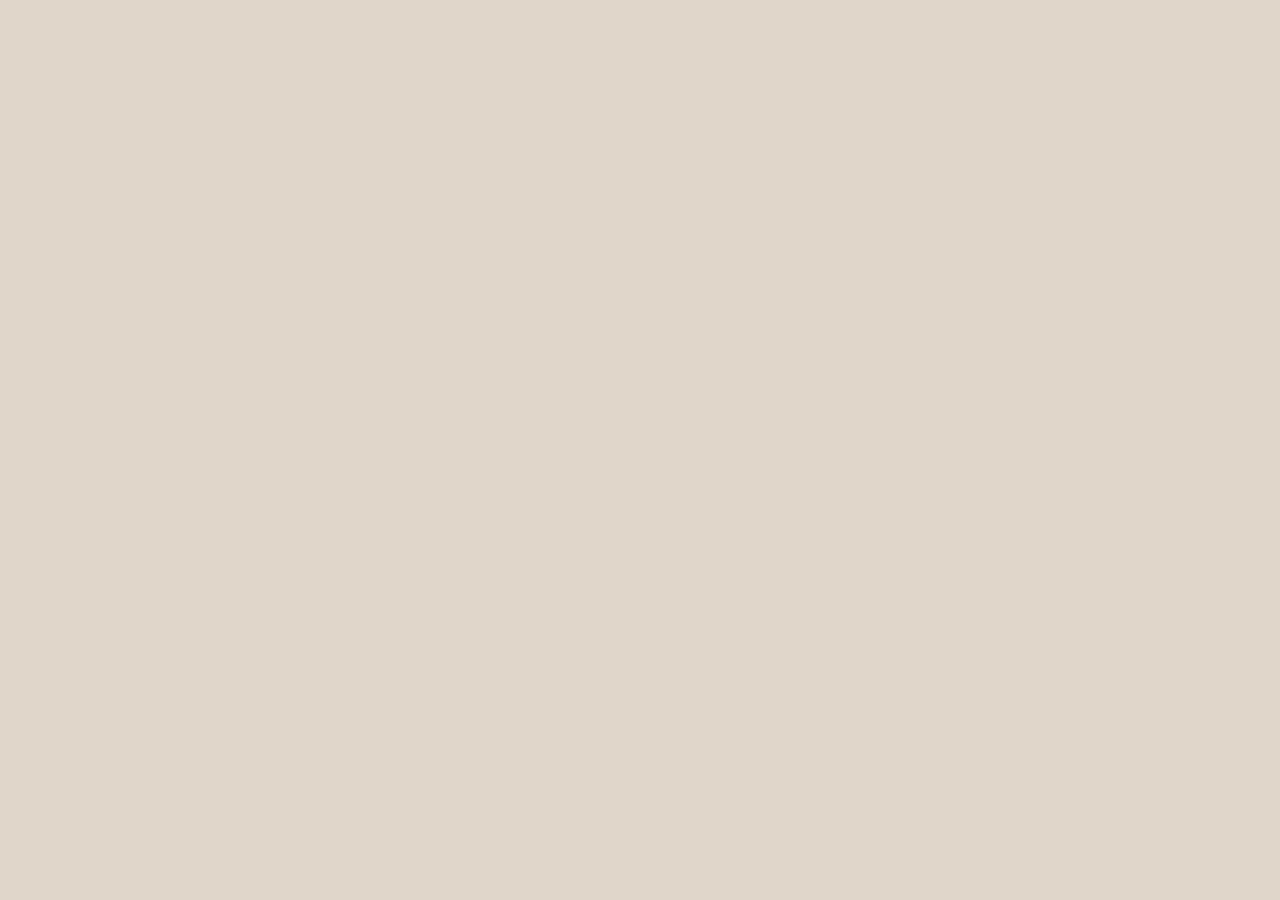
==== index.html @ de67cc19 "init: add base layout structure" ====
<!doctype html>
<html lang="en">
  <head>
    <meta charset="utf-8" />
    <meta name="viewport" content="width=device-width, initial-scale=1.0" />
    <title>Coffee House</title>
    <link rel="preconnect" href="https://fonts.googleapis.com" />
    <link rel="preconnect" href="https://fonts.gstatic.com" crossorigin />
    <link
      rel="stylesheet"
      href="https://fonts.googleapis.com/css2?family=Inter:ital,wght@0,400;0,600;1,600&display=swap"
    />
    <link rel="stylesheet" href="style.css" />
  </head>
  <body>
    <header class="header"></header>
    <main class="main"></main>
    <footer class="footer"></footer>
  </body>
</html>
---- style.css ----
:root {
  --color-text-primary: #403f3d;
  --color-text-inverse: #e1d4c9;
  --color-text-accent: #b0907a;
  --color-bg-page: #e1d4c9;
  --color-bg-container: #665f55;
  --color-bg-overlay: rgba(64, 63, 61, 0.8);
  --color-border-primary: #c1b6ad;
  --color-border-inverse: #665f55;
}

:root.dark {
  --color-text-primary: #e1d4c9;
  --color-text-inverse: #e1d4c9;
  --color-text-accent: #b0907a;
  --color-bg-page: #292826;
  --color-bg-container: #403f3d;
  --color-bg-overlay: rgba(41, 40, 38, 0.8);
  --color-border-primary: #665f55;
  --color-border-inverse: #c1b6ad;
}

*,
*::before,
*::after {
  margin: 0;
  padding: 0;
  box-sizing: border-box;
}

html {
  scroll-behavior: smooth;
}

body {
  font-family:
    "Inter",
    system-ui,
    -apple-system,
    "Segoe UI",
    sans-serif;
  font-size: 16px;
  font-weight: 400;
  line-height: 1.5;
  color: var(--color-text-primary);
  background-color: var(--color-bg-page);
}

h1,
h2,
h3,
h4,
h5,
h6,
p {
  overflow-wrap: break-word;
}

ul,
ol {
  list-style: none;
}

a {
  color: inherit;
  text-decoration: none;
}

img,
picture,
video,
svg {
  display: block;
  max-width: 100%;
}

input,
button,
textarea,
select {
  font: inherit;
  color: inherit;
  background-color: transparent;
  border: none;
}

button {
  cursor: pointer;
}

table {
  border-collapse: collapse;
}

.container {
  max-width: 1390px;
  padding-left: 15px;
  padding-right: 15px;
}
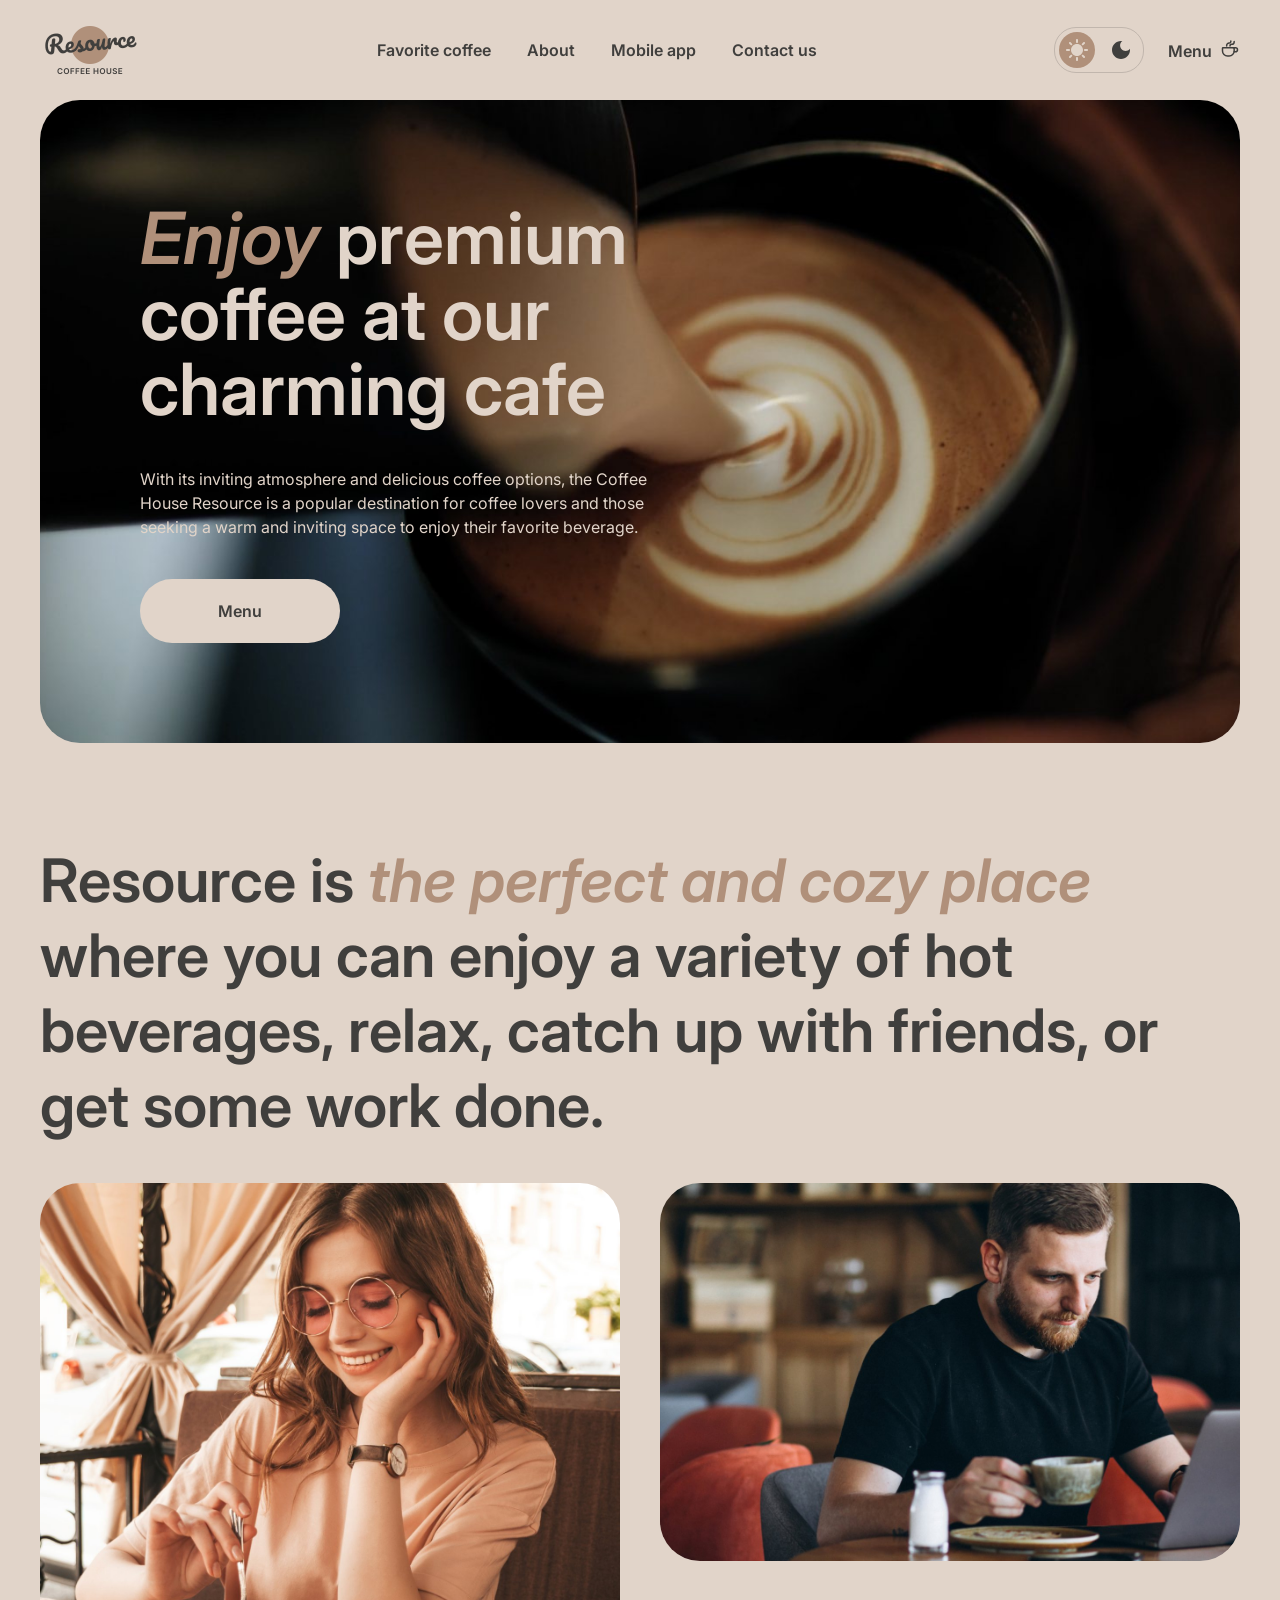
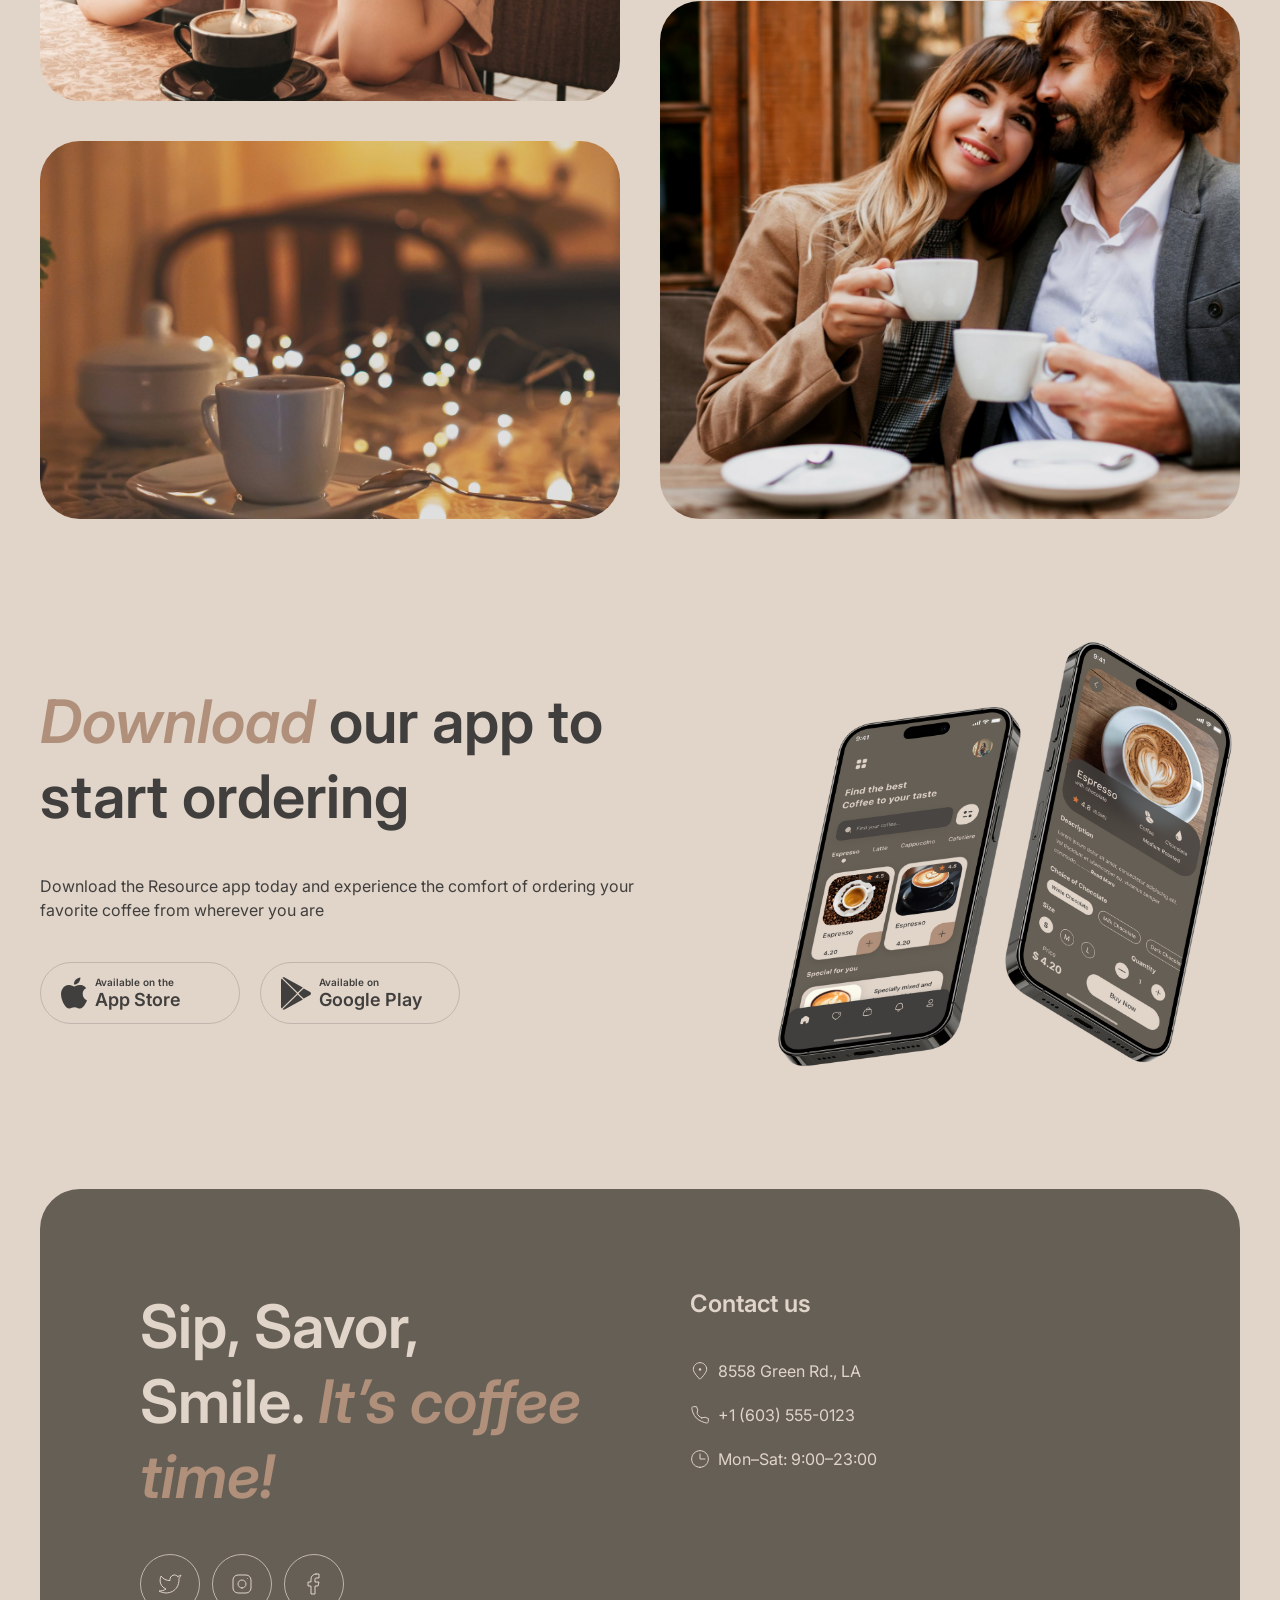
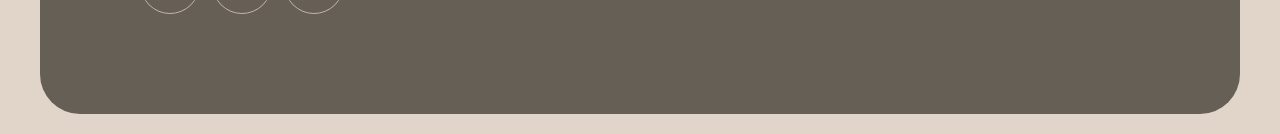
==== commit b577a757: "feat: add layout for hero, about, mobile app and footer" ====
--- a/index.html
+++ b/index.html
@@ -4,17 +4,543 @@
     <meta charset="utf-8" />
     <meta name="viewport" content="width=device-width, initial-scale=1.0" />
     <title>Coffee House</title>
+    <link
+      rel="preload"
+      href="assets/images/logo.png"
+      as="image"
+      type="image/png"
+    />
+    <link
+      rel="preload"
+      href="assets/images/logo-dark.png"
+      as="image"
+      type="image/png"
+    />
     <link rel="preconnect" href="https://fonts.googleapis.com" />
     <link rel="preconnect" href="https://fonts.gstatic.com" crossorigin />
     <link
       rel="stylesheet"
-      href="https://fonts.googleapis.com/css2?family=Inter:ital,wght@0,400;0,600;1,600&display=swap"
+      href="https://fonts.googleapis.com/css2?family=Inter:ital,opsz,wght@0,14..32,400;0,14..32,600;1,14..32,600&display=swap"
     />
     <link rel="stylesheet" href="style.css" />
   </head>
   <body>
-    <header class="header"></header>
-    <main class="main"></main>
-    <footer class="footer"></footer>
+    <header class="header">
+      <div class="container">
+        <div class="header__menu">
+          <a class="logo" href="index.html">
+            <img
+              class="logo__image logo__image--light"
+              src="assets/images/logo.png"
+              alt="Resource Coffee House"
+              width="100"
+              height="60"
+            />
+            <img
+              class="logo__image logo__image--dark"
+              src="assets/images/logo-dark.png"
+              alt="Resource Coffee House"
+              width="100"
+              height="60"
+            />
+          </a>
+          <nav class="nav">
+            <ul class="nav__list">
+              <li class="nav__item">
+                <a class="nav__link" href="#favorite-coffee">Favorite coffee</a>
+              </li>
+              <li class="nav__item">
+                <a class="nav__link" href="#about">About</a>
+              </li>
+              <li class="nav__item">
+                <a class="nav__link" href="#mobile-app">Mobile app</a>
+              </li>
+              <li class="nav__item">
+                <a class="nav__link" href="#contacts">Contact us</a>
+              </li>
+            </ul>
+          </nav>
+          <div class="header__actions">
+            <input
+              class="theme-switch__input visually-hidden"
+              type="checkbox"
+              id="theme-switch"
+            />
+            <label class="theme-switch" for="theme-switch">
+              <span class="theme-switch__indicator"></span>
+              <span class="theme-switch__icon theme-switch__icon--light"
+                ><svg
+                  class="theme-switch__svg"
+                  viewBox="0 0 22 22"
+                  xmlns="http://www.w3.org/2000/svg"
+                  xmlns:xlink="http://www.w3.org/1999/xlink"
+                  width="22"
+                  height="22"
+                  fill="none"
+                >
+                  <path
+                    d="M10 3L10 1C10 0.45 10.45 0 11 0C11.55 0 12 0.45 12 1L12 3C12 3.55 11.55 4 11 4C10.45 4 10 3.55 10 3ZM17.36 6.05L18.77 4.63C19.16 4.24 19.16 3.61 18.77 3.22C18.38 2.83 17.75 2.83 17.36 3.22L15.95 4.64C15.56 5.03 15.56 5.66 15.95 6.05C16.34 6.44 16.97 6.44 17.36 6.05ZM21 10L19 10C18.45 10 18 10.45 18 11C18 11.55 18.45 12 19 12L21 12C21.55 12 22 11.55 22 11C22 10.45 21.55 10 21 10ZM11 18C10.45 18 10 18.45 10 19L10 21C10 21.55 10.45 22 11 22C11.55 22 12 21.55 12 21L12 19C12 18.45 11.55 18 11 18ZM4.64 6.05L3.22 4.64C2.83 4.25 2.83 3.61 3.22 3.23C3.61 2.85 4.25 2.84 4.63 3.23L6.04 4.64C6.43 5.03 6.43 5.67 6.04 6.05C5.65 6.43 5.02 6.44 4.64 6.05ZM15.95 15.95C15.56 16.34 15.56 16.98 15.95 17.36L17.36 18.77C17.75 19.16 18.39 19.16 18.77 18.77C19.16 18.38 19.16 17.74 18.77 17.36L17.36 15.95C16.98 15.56 16.34 15.56 15.95 15.95ZM1 12L3 12C3.55 12 4 11.55 4 11C4 10.45 3.55 10 3 10L1 10C0.45 10 0 10.45 0 11C0 11.55 0.45 12 1 12ZM4.64 18.78L6.05 17.37C6.44 16.98 6.44 16.34 6.05 15.96C5.66 15.58 5.02 15.57 4.64 15.96L3.23 17.37C2.84 17.76 2.84 18.4 3.23 18.78C3.61 19.17 4.25 19.17 4.64 18.78ZM11 5C7.69 5 5 7.69 5 11C5 14.31 7.69 17 11 17C14.31 17 17 14.31 17 11C17 7.69 14.31 5 11 5Z"
+                    fill="currentColor"
+                    fill-rule="evenodd"
+                  /></svg
+              ></span>
+              <span class="theme-switch__icon theme-switch__icon--dark"
+                ><svg
+                  class="theme-switch__svg"
+                  viewBox="0 0 18 18"
+                  xmlns="http://www.w3.org/2000/svg"
+                  xmlns:xlink="http://www.w3.org/1999/xlink"
+                  width="18"
+                  height="18"
+                  fill="none"
+                >
+                  <path
+                    d="M9 0C4.03 0 0 4.03 0 9C0 13.97 4.03 18 9 18C13.97 18 18 13.97 18 9C18 8.54 17.96 8.08 17.9 7.64C16.92 9.01 15.32 9.9 13.5 9.9C10.52 9.9 8.1 7.48 8.1 4.5C8.1 2.69 8.99 1.08 10.36 0.0999999C9.92 0.0399999 9.46 0 9 0Z"
+                    fill="currentColor"
+                    fill-rule="nonzero"
+                  /></svg
+              ></span>
+              <span class="visually-hidden">Switch colour theme</span>
+            </label>
+            <a class="menu-link" href="menu.html"
+              >Menu<svg
+                class="menu-link__icon"
+                viewBox="0 0 24 24"
+                xmlns="http://www.w3.org/2000/svg"
+                xmlns:xlink="http://www.w3.org/1999/xlink"
+                width="20" height="20"
+                fill="none"
+              >
+                <path
+                  d="M0 9.4C0 9.73137 0.268629 10 0.6 10L13.4 10C13.7314 10 14 9.73137 14 9.4L14 6C14 2.68629 11.3137 0 8 0L6 0C2.68629 0 0 2.68629 0 6L0 9.4Z"
+                  stroke="currentColor"
+                  stroke-linecap="round"
+                  stroke-linejoin="round"
+                 
+                  transform="matrix(-1,0,0,-1,17,21)"
+                  vector-effect="non-scaling-stroke"
+                />
+                <path
+                  d="M5 5.5C5 4.5 4.28571 3.5 2.85714 3.5C1.27919 3.5 0 2.22081 0 0.642857L0 0"
+                  stroke="currentColor"
+                  stroke-linecap="round"
+                  stroke-linejoin="round"
+                 
+                  transform="matrix(-1,0,0,1,17,3.5)"
+                  vector-effect="non-scaling-stroke"
+                />
+                <path
+                  d="M5 6L5 5.5C5 3.84315 3.65685 2.5 2 2.5C0.895431 2.5 0 1.60457 0 0.5L0 0"
+                  stroke="currentColor"
+                  stroke-linecap="round"
+                  stroke-linejoin="round"
+                 
+                  transform="matrix(-1,0,0,1,13,3)"
+                  vector-effect="non-scaling-stroke"
+                />
+                <path
+                  d="M16 11L18.5 11C19.8807 11 21 12.1193 21 13.5C21 14.8807 19.8807 16 18.5 16L17 16"
+                  stroke="currentColor"
+                  stroke-linecap="round"
+                  stroke-linejoin="round"
+                 
+                  vector-effect="non-scaling-stroke"
+                /></svg
+            ></a>
+            <button class="burger" type="button">
+              <span class="visually-hidden">Menu</span>
+              <span class="burger__line burger__line--top"></span>
+              <span class="burger__line burger__line--bottom"></span>
+            </button>
+          </div>
+        </div>
+      </div>
+    </header>
+    <div class="mobile-menu">
+      <nav class="mobile-menu__nav">
+        <ul class="mobile-menu__list">
+          <li class="mobile-menu__item">
+            <a class="mobile-menu__link" href="#favorite-coffee"
+              >Favorite coffee</a
+            >
+          </li>
+          <li class="mobile-menu__item">
+            <a class="mobile-menu__link" href="#about">About</a>
+          </li>
+          <li class="mobile-menu__item">
+            <a class="mobile-menu__link" href="#mobile-app">Mobile app</a>
+          </li>
+          <li class="mobile-menu__item">
+            <a class="mobile-menu__link" href="#contacts">Contact us</a>
+          </li>
+        </ul>
+      </nav>
+      <a class="mobile-menu__cta" href="menu.html"
+        >Menu<svg
+          class="menu-link__icon"
+          viewBox="0 0 24 24"
+          xmlns="http://www.w3.org/2000/svg"
+          xmlns:xlink="http://www.w3.org/1999/xlink"
+          width="20" height="20"
+          fill="none"
+        >
+          <path
+            d="M0 9.4C0 9.73137 0.268629 10 0.6 10L13.4 10C13.7314 10 14 9.73137 14 9.4L14 6C14 2.68629 11.3137 0 8 0L6 0C2.68629 0 0 2.68629 0 6L0 9.4Z"
+            stroke="currentColor"
+            stroke-linecap="round"
+            stroke-linejoin="round"
+           
+            transform="matrix(-1,0,0,-1,17,21)"
+            vector-effect="non-scaling-stroke"
+          />
+          <path
+            d="M5 5.5C5 4.5 4.28571 3.5 2.85714 3.5C1.27919 3.5 0 2.22081 0 0.642857L0 0"
+            stroke="currentColor"
+            stroke-linecap="round"
+            stroke-linejoin="round"
+           
+            transform="matrix(-1,0,0,1,17,3.5)"
+            vector-effect="non-scaling-stroke"
+          />
+          <path
+            d="M5 6L5 5.5C5 3.84315 3.65685 2.5 2 2.5C0.895431 2.5 0 1.60457 0 0.5L0 0"
+            stroke="currentColor"
+            stroke-linecap="round"
+            stroke-linejoin="round"
+           
+            transform="matrix(-1,0,0,1,13,3)"
+            vector-effect="non-scaling-stroke"
+          />
+          <path
+            d="M16 11L18.5 11C19.8807 11 21 12.1193 21 13.5C21 14.8807 19.8807 16 18.5 16L17 16"
+            stroke="currentColor"
+            stroke-linecap="round"
+            stroke-linejoin="round"
+           
+            vector-effect="non-scaling-stroke"
+          /></svg
+      ></a>
+    </div>
+    <main class="main">
+      <section class="hero">
+        <div class="container">
+          <div class="hero__inner">
+            <div class="hero__offer">
+              <h1 class="hero__title"><em class="title__accent">Enjoy</em> premium coffee at our charming cafe</h1>
+              <p class="hero__text">With its inviting atmosphere and delicious coffee options, the Coffee House Resource is a popular destination for coffee lovers and those seeking a warm and inviting space to enjoy their favorite beverage.</p>
+              <a class="button" href="menu.html">Menu<svg class="button__icon" viewBox="0 0 24 24" xmlns="http://www.w3.org/2000/svg" xmlns:xlink="http://www.w3.org/1999/xlink" width="20" height="20" fill="none">  <path d="M0 9.4C0 9.73137 0.268629 10 0.6 10L13.4 10C13.7314 10 14 9.73137 14 9.4L14 6C14 2.68629 11.3137 0 8 0L6 0C2.68629 0 0 2.68629 0 6L0 9.4Z" stroke="currentColor" stroke-linecap="round" stroke-linejoin="round" transform="matrix(-1,0,0,-1,17,21)"  vector-effect="non-scaling-stroke"/> <path d="M5 5.5C5 4.5 4.28571 3.5 2.85714 3.5C1.27919 3.5 0 2.22081 0 0.642857L0 0" stroke="currentColor" stroke-linecap="round" stroke-linejoin="round" transform="matrix(-1,0,0,1,17,3.5)"  vector-effect="non-scaling-stroke"/> <path d="M5 6L5 5.5C5 3.84315 3.65685 2.5 2 2.5C0.895431 2.5 0 1.60457 0 0.5L0 0" stroke="currentColor" stroke-linecap="round" stroke-linejoin="round" transform="matrix(-1,0,0,1,13,3)"  vector-effect="non-scaling-stroke"/> <path d="M16 11L18.5 11C19.8807 11 21 12.1193 21 13.5C21 14.8807 19.8807 16 18.5 16L17 16" stroke="currentColor" stroke-linecap="round" stroke-linejoin="round"  vector-effect="non-scaling-stroke"/> </svg></a>
+            </div>
+          </div>
+        </div>
+      </section>
+      <section class="favorite-coffee">
+        <div class="container"></div>
+      </section>
+      <section class="about" id="about">
+        <div class="container">
+          <h2 class="title">
+            Resource is
+            <em class="title__accent">the perfect and cozy place</em> where you
+            can enjoy a variety of hot beverages, relax, catch up with friends,
+            or get some work done.
+          </h2>
+          <div class="about__grid">
+            <div class="about__column">
+              <div
+                class="about__image about__image--tall about__image--woman"
+              ></div>
+              <div
+                class="about__image about__image--wide about__image--table"
+              ></div>
+            </div>
+            <div class="about__column">
+              <div
+                class="about__image about__image--wide about__image--man"
+              ></div>
+              <div
+                class="about__image about__image--tall about__image--couple"
+              ></div>
+            </div>
+          </div>
+        </div>
+      </section>
+      <section class="mobile-app" id="mobile-app">
+        <div class="container mobile-app__container">
+          <div class="mobile-app__offer">
+            <h2 class="title">
+              <em class="title__accent">Download</em> our app to start ordering
+            </h2>
+            <p class="mobile-app__text">
+              Download the Resource app today and experience the comfort of
+              ordering your favorite coffee from wherever you are
+            </p>
+            <div class="mobile-app__buttons">
+              <a class="store-button" href="#">
+                <svg
+                  class="store-button__icon"
+                  viewBox="0 0 26.4102 31.6486"
+                  xmlns="http://www.w3.org/2000/svg"
+                  xmlns:xlink="http://www.w3.org/1999/xlink"
+                  width="26"
+                  height="32"
+                  fill="none"
+                >
+                  <g>
+                    <path
+                      d="M19.648 -0C19.8592 1.872 19.0983 3.7167 17.9863 5.07264C16.8259 6.40748 14.9695 7.42846 13.1615 7.29696C12.9248 5.49566 13.8409 3.58024 14.8664 2.41164C16.0256 1.08548 18.0384 0.06948 19.648 -0ZM25.5669 10.7989C25.3653 10.9162 22.0212 12.8621 22.0578 16.8306C22.0998 21.6229 26.3572 23.2071 26.4093 23.2245C26.3839 23.3361 25.7426 25.5108 24.1458 27.719C22.8124 29.6629 21.4153 31.5635 19.1963 31.5982C18.1414 31.6219 17.429 31.3261 16.6868 31.0179C15.9125 30.6964 15.1057 30.3614 13.8435 30.3614C11.3483 30.3614 10.576 31.5635 8.50842 31.6466C6.39504 31.7223 4.7804 29.5711 3.3986 27.6446C0.6363 23.7107 -1.514 16.5589 1.36918 11.6922C2.76624 9.30542 5.31352 7.76836 8.03638 7.72742C9.2354 7.70352 10.3854 8.15406 11.3935 8.549C12.1645 8.85104 12.8524 9.12056 13.4159 9.12056C13.9109 9.12056 14.5795 8.86182 15.3589 8.56024C16.5871 8.08496 18.0901 7.50334 19.6213 7.66044C20.6684 7.6902 23.6483 8.06362 25.5709 10.7966L25.5669 10.7989Z"
+                      fill="currentColor"
+                      fill-rule="evenodd"
+                    />
+                  </g>
+                </svg>
+                <span class="store-button__label">
+                  <span class="store-button__caption">Available on the</span>
+                  <span class="store-button__name">App Store</span>
+                </span>
+              </a>
+              <a class="store-button" href="#">
+                <svg
+                  class="store-button__icon"
+                  viewBox="0 0 30.3438 32.7934"
+                  xmlns="http://www.w3.org/2000/svg"
+                  xmlns:xlink="http://www.w3.org/1999/xlink"
+                  width="30"
+                  height="33"
+                  fill="none"
+                >
+                  <g>
+                    <path
+                      d="M0.456669 24.2806C0.167404 23.9819 0 23.5168 0 22.9145L0 1.43163C0 0.829349 0.167404 0.364283 0.456669 0.0655717L0.528063 0L12.7314 12.0334L12.7314 12.3176L0.528063 24.351L0.456669 24.2806Z"
+                      fill="currentColor"
+                      fill-rule="nonzero"
+                      transform="matrix(1.25299,0,0,-1.23841,0,31.4724)"
+                    />
+                    <path
+                      d="M4.06326 0L0 4.01317L0 4.29731L4.06818 8.31048L4.15927 8.25826L8.97708 5.55408C10.352 4.78666 10.352 3.52382 8.97708 2.75154L4.15927 0.0522151L4.06326 0Z"
+                      fill="currentColor"
+                      fill-rule="nonzero"
+                      transform="matrix(1.25299,0,0,-1.23841,17.8027,21.5399)"
+                    />
+                    <path
+                      d="M16.434 8.39191L12.2747 12.4949L0 0.384997C0.45667 -0.0885691 1.20137 -0.145641 2.04825 0.327925L16.434 8.39191Z"
+                      fill="currentColor"
+                      fill-rule="nonzero"
+                      transform="matrix(1.25299,0,0,-1.23841,1.49805,32.7933)"
+                    />
+                    <path
+                      d="M16.434 4.10302L2.04825 12.167C1.20137 12.6357 0.45667 12.5786 0 12.1051L12.2747 0L16.434 4.10302Z"
+                      fill="currentColor"
+                      fill-rule="nonzero"
+                      transform="matrix(1.25299,0,0,-1.23841,1.49805,15.4688)"
+                    />
+                  </g>
+                </svg>
+                <span class="store-button__label">
+                  <span class="store-button__caption">Available on</span>
+                  <span class="store-button__name">Google Play</span>
+                </span>
+              </a>
+            </div>
+          </div>
+          <div class="mobile-app__screens"></div>
+        </div>
+      </section>
+    </main>
+    <footer class="footer" id="contacts">
+      <div class="container">
+        <div class="footer__inner">
+          <div class="footer__offer">
+            <h2 class="title title--invert">
+              Sip, Savor, Smile.
+              <em class="title__accent">It&rsquo;s coffee time!</em>
+            </h2>
+            <ul class="socials">
+              <li class="socials__item">
+                <a class="social-button" href="#" aria-label="Twitter">
+                  <svg
+                    class="social-button__icon"
+                    viewBox="0 0 24 24"
+                    xmlns="http://www.w3.org/2000/svg"
+                    xmlns:xlink="http://www.w3.org/1999/xlink"
+                    width="24"
+                    height="24"
+                    fill="none"
+                  >
+                    <path
+                      d="M19.86 4.54006C19.2577 3.84757 18.4573 3.35675 17.567 3.13398C16.6767 2.91122 15.7395 2.96725 14.8821 3.29451C14.0247 3.62177 13.2884 4.20446 12.773 4.96377C12.2575 5.72309 11.9877 6.62239 12 7.54006L12 8.54006C10.2426 8.58562 8.50127 8.19587 6.93101 7.4055C5.36074 6.61514 4.01032 5.44869 3 4.01006C3 4.01006 -1 13.0101 8 17.0101C5.94053 18.408 3.48716 19.109 1 19.0101C10 24.0101 21 19.0101 21 7.51006C20.9991 7.23151 20.9723 6.95365 20.92 6.68006C21.9406 5.67355 23 3.01006 23 3.01006C23 3.01006 20.9821 4.20217 19.86 4.54006Z"
+                      fill-rule="nonzero"
+                      stroke="currentColor"
+                      stroke-linecap="round"
+                      stroke-linejoin="round"
+                     
+                      vector-effect="non-scaling-stroke"
+                    />
+                  </svg>
+                </a>
+              </li>
+              <li class="socials__item">
+                <a class="social-button" href="#" aria-label="Instagram">
+                  <svg
+                    class="social-button__icon"
+                    viewBox="0 0 24 24"
+                    xmlns="http://www.w3.org/2000/svg"
+                    xmlns:xlink="http://www.w3.org/1999/xlink"
+                    width="24"
+                    height="24"
+                    fill="none"
+                  >
+                    <path
+                      d="M12 16C9.79086 16 8 14.2091 8 12C8 9.79086 9.79086 8 12 8C14.2091 8 16 9.79086 16 12C16 14.2091 14.2091 16 12 16Z"
+                      stroke="currentColor"
+                      stroke-linecap="round"
+                      stroke-linejoin="round"
+                     
+                      vector-effect="non-scaling-stroke"
+                    />
+                    <path
+                      d="M3 16C3 18.7614 5.23858 21 8 21L16 21C18.7614 21 21 18.7614 21 16L21 8C21 5.23858 18.7614 3 16 3L8 3C5.23858 3 3 5.23858 3 8L3 16Z"
+                      stroke="currentColor"
+                     
+                      vector-effect="non-scaling-stroke"
+                    />
+                    <path
+                      d="M17.5 6.51L17.51 6.5"
+                      stroke="currentColor"
+                      stroke-linecap="round"
+                      stroke-linejoin="round"
+                     
+                      vector-effect="non-scaling-stroke"
+                    />
+                  </svg>
+                </a>
+              </li>
+              <li class="socials__item">
+                <a class="social-button" href="#" aria-label="Facebook">
+                  <svg
+                    class="social-button__icon"
+                    viewBox="0 0 24 24"
+                    xmlns="http://www.w3.org/2000/svg"
+                    xmlns:xlink="http://www.w3.org/1999/xlink"
+                    width="24"
+                    height="24"
+                    fill="none"
+                  >
+                    <path
+                      d="M14 2C12.6739 2 11.4021 2.52678 10.4645 3.46447C9.52678 4.40215 9 5.67392 9 7L9 10L6 10L6 14L9 14L9 22L13 22L13 14L16 14L17 10L13 10L13 7C13 6.73478 13.1054 6.48043 13.2929 6.29289C13.4804 6.10536 13.7348 6 14 6L17 6L17 2L14 2Z"
+                      fill-rule="nonzero"
+                      stroke="currentColor"
+                      stroke-linecap="round"
+                      stroke-linejoin="round"
+                     
+                      vector-effect="non-scaling-stroke"
+                    />
+                  </svg>
+                </a>
+              </li>
+            </ul>
+          </div>
+          <div class="footer__contacts">
+            <h3 class="footer__subtitle">Contact us</h3>
+            <ul class="contacts">
+              <li class="contacts__item">
+                <a
+                  class="contacts__link"
+                  href="https://maps.google.com/?q=8558+Green+Rd+LA"
+                >
+                  <svg
+                    class="contacts__icon"
+                    viewBox="0 0 24 24"
+                    xmlns="http://www.w3.org/2000/svg"
+                    xmlns:xlink="http://www.w3.org/1999/xlink"
+                    width="20"
+                    height="20"
+                    fill="none"
+                  >
+                    <path
+                      d="M12 22C12 22 4 14.4183 4 10C4 5.58172 7.58172 2 12 2C16.4183 2 20 5.58172 20 10C20 14.4183 12 22 12 22Z"
+                      fill-rule="nonzero"
+                      stroke="currentColor"
+                     
+                      vector-effect="non-scaling-stroke"
+                    />
+                    <path
+                      d="M12 11C12.5523 11 13 10.5523 13 10C13 9.44771 12.5523 9 12 9C11.4477 9 11 9.44771 11 10C11 10.5523 11.4477 11 12 11Z"
+                      fill="currentColor"
+                      fill-rule="evenodd"
+                    />
+                    <path
+                      d="M12 11C11.4477 11 11 10.5523 11 10C11 9.44771 11.4477 9 12 9C12.5523 9 13 9.44771 13 10C13 10.5523 12.5523 11 12 11Z"
+                      fill-rule="evenodd"
+                      stroke="currentColor"
+                      stroke-linecap="round"
+                      stroke-linejoin="round"
+                     
+                      vector-effect="non-scaling-stroke"
+                    />
+                  </svg>
+                  8558 Green Rd., LA
+                </a>
+              </li>
+              <li class="contacts__item">
+                <a class="contacts__link" href="tel:+16035550123">
+                  <svg
+                    class="contacts__icon"
+                    viewBox="0 0 24 24"
+                    xmlns="http://www.w3.org/2000/svg"
+                    xmlns:xlink="http://www.w3.org/1999/xlink"
+                    width="20"
+                    height="20"
+                    fill="none"
+                  >
+                    <path
+                      d="M13.9998 15.5C11.2181 14.1038 9.49985 12.5 8.49985 10L9.2698 5.8699L7.81436 2L4.06344 2C2.9359 2 2.04809 2.93271 2.21653 4.0476C2.63707 6.83112 3.87678 11.8769 7.49985 15.5C11.3043 19.3044 16.7833 20.9557 19.8 21.6123C20.9647 21.8658 21.9999 20.9575 21.9999 19.7655L21.9998 16.1812L18.1181 14.702L13.9998 15.5Z"
+                      fill-rule="nonzero"
+                      stroke="currentColor"
+                      stroke-linecap="round"
+                      stroke-linejoin="round"
+                     
+                      vector-effect="non-scaling-stroke"
+                    />
+                  </svg>
+                  +1 (603) 555-0123
+                </a>
+              </li>
+              <li class="contacts__item">
+                <a class="contacts__link" href="#">
+                  <svg
+                    class="contacts__icon"
+                    viewBox="0 0 24 24"
+                    xmlns="http://www.w3.org/2000/svg"
+                    xmlns:xlink="http://www.w3.org/1999/xlink"
+                    width="20"
+                    height="20"
+                    fill="none"
+                  >
+                    <path
+                      d="M12 6L12 12L18 12"
+                      stroke="currentColor"
+                      stroke-linecap="round"
+                      stroke-linejoin="round"
+                     
+                      vector-effect="non-scaling-stroke"
+                    />
+                    <path
+                      d="M12 22C6.47715 22 2 17.5228 2 12C2 6.47715 6.47715 2 12 2C17.5228 2 22 6.47715 22 12C22 17.5228 17.5228 22 12 22Z"
+                      stroke="currentColor"
+                      stroke-linecap="round"
+                      stroke-linejoin="round"
+                     
+                      vector-effect="non-scaling-stroke"
+                    />
+                  </svg>
+                  Mon–Sat: 9:00–23:00
+                </a>
+              </li>
+            </ul>
+          </div>
+        </div>
+      </div>
+    </footer>
+    <script src="script.js" defer></script>
   </body>
 </html>
--- a/style.css
+++ b/style.css
@@ -9,7 +9,7 @@
   --color-border-inverse: #665f55;
 }
 
-:root.dark {
+:root[data-theme="dark"] {
   --color-text-primary: #e1d4c9;
   --color-text-inverse: #e1d4c9;
   --color-text-accent: #b0907a;
@@ -26,6 +26,7 @@
   margin: 0;
   padding: 0;
   box-sizing: border-box;
+  -webkit-tap-highlight-color: transparent;
 }
 
 html {
@@ -66,6 +67,20 @@
   text-decoration: none;
 }
 
+::selection {
+  color: var(--color-text-inverse);
+  background-color: var(--color-text-accent);
+}
+
+:focus {
+  outline: none;
+}
+
+:focus-visible {
+  outline: 2px solid var(--color-text-accent);
+  outline-offset: 2px;
+}
+
 img,
 picture,
 video,
@@ -93,7 +108,736 @@
 }
 
 .container {
-  max-width: 1390px;
-  padding-left: 15px;
-  padding-right: 15px;
-}
+  max-width: 1440px;
+  margin: 0 auto;
+  padding: 0 16px;
+}
+
+.header {
+  position: relative;
+  z-index: 20;
+  padding-top: 20px;
+}
+
+.header__menu {
+  display: flex;
+  align-items: center;
+  justify-content: space-between;
+  gap: 24px;
+  min-height: 60px;
+}
+
+.logo {
+  flex-shrink: 0;
+}
+
+.logo__image {
+  width: 100px;
+  height: 60px;
+}
+
+.logo__image--dark {
+  display: none;
+}
+
+:root[data-theme="dark"] .logo__image--light {
+  display: none;
+}
+
+:root[data-theme="dark"] .logo__image--dark {
+  display: block;
+}
+
+.nav {
+  display: none;
+  flex-grow: 1;
+  justify-content: center;
+}
+
+.nav__list {
+  display: flex;
+  flex-wrap: wrap;
+  align-items: center;
+  justify-content: center;
+  gap: 12px clamp(16px, 2.8vw, 40px);
+}
+
+.nav__link {
+  position: relative;
+  font-size: 16px;
+  font-weight: 600;
+  line-height: 1.5;
+}
+
+.nav__link::after {
+  position: absolute;
+  right: 0;
+  bottom: -4px;
+  left: 0;
+  height: 2px;
+  background-color: currentColor;
+  transform: scaleX(0);
+  transition: transform 0.2s;
+  content: "";
+}
+
+.nav__link:hover::after,
+.nav__link:focus-visible::after {
+  transform: scaleX(1);
+}
+
+.header__actions {
+  display: flex;
+  flex-shrink: 0;
+  align-items: center;
+  gap: 12px;
+}
+
+.theme-switch {
+  position: relative;
+  display: inline-flex;
+  align-items: center;
+  gap: 8px;
+  padding: 4px;
+  border: 1px solid var(--color-border-primary);
+  border-radius: 26px;
+  cursor: pointer;
+}
+
+.theme-switch__indicator {
+  position: absolute;
+  top: 4px;
+  left: 4px;
+  width: 44px;
+  height: 44px;
+  background-color: var(--color-text-accent);
+  border-radius: 50%;
+  transition: transform 0.3s ease;
+}
+
+.theme-switch__icon {
+  position: relative;
+  display: flex;
+  align-items: center;
+  justify-content: center;
+  width: 44px;
+  height: 44px;
+  color: var(--color-text-primary);
+  transition: color 0.3s ease;
+}
+
+.theme-switch__icon--light {
+  color: var(--color-text-inverse);
+}
+
+.theme-switch__input:checked + .theme-switch .theme-switch__indicator {
+  transform: translateX(52px);
+}
+
+.theme-switch__input:checked + .theme-switch .theme-switch__icon--light {
+  color: var(--color-text-primary);
+}
+
+.theme-switch__input:checked + .theme-switch .theme-switch__icon--dark {
+  color: var(--color-text-inverse);
+}
+
+.theme-switch__input:focus-visible + .theme-switch {
+  outline: 2px solid var(--color-text-accent);
+  outline-offset: 2px;
+}
+
+.visually-hidden {
+  position: absolute;
+  width: 1px;
+  height: 1px;
+  margin: -1px;
+  padding: 0;
+  overflow: hidden;
+  clip-path: inset(100%);
+  white-space: nowrap;
+}
+
+.menu-link {
+  position: relative;
+  display: none;
+  flex-shrink: 0;
+  align-items: baseline;
+  gap: 8px;
+  font-size: 16px;
+  font-weight: 600;
+  line-height: 1.5;
+  transition: color 0.2s;
+}
+
+.menu-link::after {
+  position: absolute;
+  right: 0;
+  bottom: -4px;
+  left: 0;
+  height: 2px;
+  background-color: currentColor;
+  transform: scaleX(0);
+  transition: transform 0.2s;
+  content: "";
+}
+
+.menu-link:hover::after,
+.menu-link:focus-visible::after,
+.menu-link[aria-current="page"]::after {
+  transform: scaleX(1);
+}
+
+.title {
+  font-size: 32px;
+  font-weight: 600;
+  line-height: 125%;
+  text-align: left;
+}
+
+.title__accent {
+  color: var(--color-text-accent);
+  font-style: italic;
+}
+
+.title--invert {
+  color: var(--color-text-inverse);
+}
+
+.about {
+  margin-top: 100px;
+}
+
+.about__grid {
+  display: grid;
+  gap: 40px;
+  margin-top: 40px;
+}
+
+.about__column {
+  display: grid;
+  min-width: 0;
+  gap: 40px;
+}
+
+.about__image {
+  width: 100%;
+  height: 590px;
+  background-repeat: no-repeat;
+  background-position: center;
+  background-size: cover;
+  border-radius: 40px;
+}
+
+.about__image--table,
+.about__image--man {
+  display: none;
+}
+
+.about__image--woman {
+  background-image: url("assets/images/about-woman.jpg");
+}
+
+.about__image--table {
+  background-image: url("assets/images/about-table.jpg");
+}
+
+.about__image--man {
+  background-image: url("assets/images/about-man.jpg");
+}
+
+.about__image--couple {
+  background-image: url("assets/images/about-couple.jpg");
+}
+
+.mobile-app {
+  margin-top: 100px;
+}
+
+.mobile-app__container {
+  display: flex;
+  flex-direction: column;
+  gap: 40px;
+}
+
+.mobile-app__offer {
+  display: flex;
+  flex-direction: column;
+  gap: 40px;
+}
+
+.mobile-app__text {
+  font-size: 16px;
+  font-weight: 400;
+  line-height: 150%;
+  text-align: left;
+}
+
+.mobile-app__buttons {
+  display: flex;
+  flex-direction: column;
+  gap: 20px;
+}
+
+.store-button {
+  display: inline-flex;
+  align-items: center;
+  gap: 8px;
+  width: 200px;
+  padding: 12px 20px;
+  color: var(--color-text-primary);
+  border: 1px solid var(--color-border-primary);
+  border-radius: 100px;
+  transition:
+    color 0.2s,
+    background-color 0.2s,
+    border-color 0.2s;
+}
+
+.store-button:hover,
+.store-button:focus-visible {
+  color: var(--color-text-inverse);
+  background-color: var(--color-bg-container);
+  border-color: var(--color-bg-container);
+}
+
+.store-button__icon {
+  flex-shrink: 0;
+}
+
+.store-button__label {
+  display: flex;
+  flex-direction: column;
+}
+
+.store-button__caption {
+  font-size: 10px;
+  font-weight: 600;
+  line-height: 1.4;
+}
+
+.store-button__name {
+  font-size: 18px;
+  font-weight: 600;
+  line-height: 1.25;
+}
+
+.mobile-app__screens {
+  width: 100%;
+  aspect-ratio: 1 / 1;
+  background-image: url("assets/images/mobile-app.png");
+  background-repeat: no-repeat;
+  background-position: center;
+  background-size: contain;
+}
+
+.footer__container {
+  display: flex;
+  flex-direction: column;
+  justify-content: center;
+  align-items: center;
+  gap: 40px;
+  padding: 60px 16px 60px 16px;
+  border-radius: 40px;
+}
+
+.footer {
+  margin-top: 100px;
+  margin-bottom: 20px;
+}
+
+.footer__inner {
+  display: flex;
+  flex-direction: column;
+  gap: 40px;
+  padding: 60px 16px;
+  color: var(--color-text-inverse);
+  background-color: var(--color-bg-container);
+  border-radius: 40px;
+}
+
+.footer__offer {
+  display: flex;
+  flex-direction: column;
+  gap: 40px;
+}
+
+.socials {
+  display: flex;
+  gap: 12px;
+}
+
+.social-button {
+  display: flex;
+  align-items: center;
+  justify-content: center;
+  width: 60px;
+  height: 60px;
+  color: var(--color-text-inverse);
+  border: 1px solid var(--color-border-primary);
+  border-radius: 50%;
+  transition:
+    color 0.2s,
+    background-color 0.2s;
+}
+
+.social-button:hover,
+.social-button:focus-visible {
+  color: var(--color-bg-container);
+  background-color: var(--color-text-inverse);
+}
+
+.footer__contacts {
+  display: flex;
+  flex-direction: column;
+  gap: 40px;
+}
+
+.footer__subtitle {
+  color: var(--color-text-inverse);
+  font-size: 24px;
+  font-weight: 600;
+  line-height: 125%;
+  text-align: left;
+}
+
+.contacts {
+  display: flex;
+  flex-direction: column;
+  gap: 16px;
+}
+
+.contacts__link {
+  position: relative;
+  display: inline-flex;
+  align-items: center;
+  gap: 8px;
+  font-size: 16px;
+  line-height: 1.5;
+}
+
+.contacts__link::after {
+  position: absolute;
+  right: 0;
+  bottom: -4px;
+  left: 0;
+  height: 2px;
+  background-color: currentColor;
+  transform: scaleX(0);
+  transition: transform 0.2s;
+  content: "";
+}
+
+.contacts__link:hover::after,
+.contacts__link:focus-visible::after {
+  transform: scaleX(1);
+}
+
+.contacts__icon {
+  flex-shrink: 0;
+}
+
+.burger {
+  display: flex;
+  flex-direction: column;
+  align-items: center;
+  justify-content: center;
+  gap: 8px;
+  width: 44px;
+  height: 44px;
+  border: 1px solid var(--color-bg-container);
+  border-radius: 50%;
+}
+
+.burger__line {
+  width: 16px;
+  height: 1.5px;
+  background-color: var(--color-text-primary);
+  border-radius: 1px;
+  transition: transform 0.2s;
+}
+
+.burger--open .burger__line--top {
+  transform: translateY(4.75px) rotate(45deg);
+}
+
+.burger--open .burger__line--bottom {
+  transform: translateY(-4.75px) rotate(-45deg);
+}
+
+.mobile-menu {
+  position: fixed;
+  display: none;
+  top: 100px;
+  right: 0;
+  bottom: 0;
+  left: 0;
+  z-index: 10;
+  flex-direction: column;
+  align-items: center;
+  justify-content: center;
+  gap: 100px;
+  padding: 60px 16px;
+  background-color: var(--color-bg-page);
+}
+
+.mobile-menu--open {
+  display: flex;
+}
+
+.mobile-menu__list {
+  display: flex;
+  flex-direction: column;
+  gap: 60px;
+  text-align: center;
+}
+
+.mobile-menu__link,
+.mobile-menu__cta {
+  font-size: 32px;
+  font-weight: 600;
+  line-height: 1.25;
+}
+
+.mobile-menu__cta {
+  position: relative;
+  display: flex;
+  align-items: center;
+  gap: 16px;
+}
+
+.mobile-menu__cta::after {
+  position: absolute;
+  right: 0;
+  bottom: -8px;
+  left: 0;
+  height: 2px;
+  background-color: currentColor;
+  transform: scaleX(0);
+  transition: transform 0.2s;
+  content: "";
+}
+
+.mobile-menu__cta:hover::after,
+.mobile-menu__cta:focus-visible::after,
+.mobile-menu__cta[aria-current="page"]::after {
+  transform: scaleX(1);
+}
+
+.mobile-menu__cta .menu-link__icon {
+  width: 40px;
+  height: 40px;
+  stroke-width: 2;
+}
+
+.is-locked {
+  overflow: hidden;
+}
+
+.hero {
+  margin-top: 20px;
+}
+
+.hero__inner {
+  padding: 60px 16px;
+  color: var(--color-text-inverse);
+  background-image: url("assets/images/hero.jpg");
+  background-repeat: no-repeat;
+  background-position: center;
+  background-size: cover;
+  border-radius: 40px;
+}
+
+.hero__offer {
+  display: flex;
+  flex-direction: column;
+  gap: 40px;
+  max-width: 530px;
+}
+
+.hero__title {
+  font-size: 42px;
+  font-weight: 600;
+  line-height: 1.15;
+}
+
+.hero__text {
+  font-size: 16px;
+  line-height: 1.5;
+}
+
+.menu-link__icon {
+  stroke-width: 1.5;
+}
+
+.menu-link .menu-link__icon {
+  transform: translateY(1.5px);
+}
+
+.button__icon {
+  stroke-width: 1.5;
+}
+
+.button {
+  display: inline-flex;
+  align-items: center;
+  justify-content: center;
+  width: 200px;
+  height: 64px;
+  font-size: 16px;
+  font-weight: 600;
+  line-height: 1.5;
+  color: var(--color-text-primary);
+  background-color: var(--color-bg-page);
+  border-radius: 100px;
+}
+
+.button__icon {
+  flex-shrink: 0;
+  max-width: 0;
+  margin-left: 0;
+  overflow: hidden;
+  opacity: 0;
+  transition:
+    max-width 0.25s ease,
+    margin-left 0.25s ease,
+    opacity 0.25s ease;
+}
+
+.button:hover .button__icon,
+.button:focus-visible .button__icon {
+  max-width: 20px;
+  margin-left: 8px;
+  opacity: 1;
+}
+
+
+@media (min-width: 768px) {
+  .container {
+    padding: 0 40px;
+  }
+
+  .header__actions {
+    gap: 24px;
+  }
+
+  .hero__inner {
+    padding: 100px 60px;
+  }
+
+  .hero__title {
+    font-size: 72px;
+    line-height: 1.05;
+  }
+
+  .mobile-menu {
+    padding: 60px 40px;
+  }
+  .mobile-app__container {
+    gap: 100px;
+  }
+
+  .mobile-app__buttons {
+    flex-direction: row;
+  }
+
+  .mobile-app__screens {
+    max-width: 630px;
+    margin: 0 auto;
+  }
+
+  .footer__inner {
+    gap: 100px;
+    padding: 100px 60px;
+  }
+
+  .title {
+    font-size: 60px;
+  }
+}
+
+@media (min-width: 1024px) {
+  .hero__inner {
+    padding: 100px;
+  }
+
+  .theme-switch {
+    padding: 4px;
+    border-radius: 22px;
+  }
+
+  .theme-switch__indicator {
+    left: 4px;
+    width: 36px;
+    height: 36px;
+  }
+
+  .theme-switch__icon {
+    width: 36px;
+    height: 36px;
+  }
+
+  .theme-switch__input:checked + .theme-switch .theme-switch__indicator {
+    transform: translateX(44px);
+  }
+
+  .nav {
+    display: flex;
+  }
+
+  .menu-link {
+    display: flex;
+  }
+
+  .burger,
+  .mobile-menu {
+    display: none;
+  }
+
+  .mobile-app__container {
+    flex-direction: row;
+    align-items: center;
+    gap: 100px;
+  }
+
+  .mobile-app__offer {
+    flex-shrink: 0;
+    width: 630px;
+  }
+
+  .mobile-app__screens {
+    margin: 0;
+  }
+
+  .footer__inner {
+    flex-direction: row;
+    gap: 100px;
+    padding: 100px;
+  }
+
+  .footer__offer,
+  .footer__contacts {
+    width: 530px;
+  }
+
+  .about__grid {
+    grid-template-columns: repeat(2, 1fr);
+  }
+
+  .about__image {
+    height: auto;
+  }
+
+  .about__image--table,
+  .about__image--man {
+    display: block;
+  }
+
+  .about__image--tall {
+    aspect-ratio: 66 / 59;
+  }
+
+  .about__image--wide {
+    aspect-ratio: 66 / 43;
+  }
+}
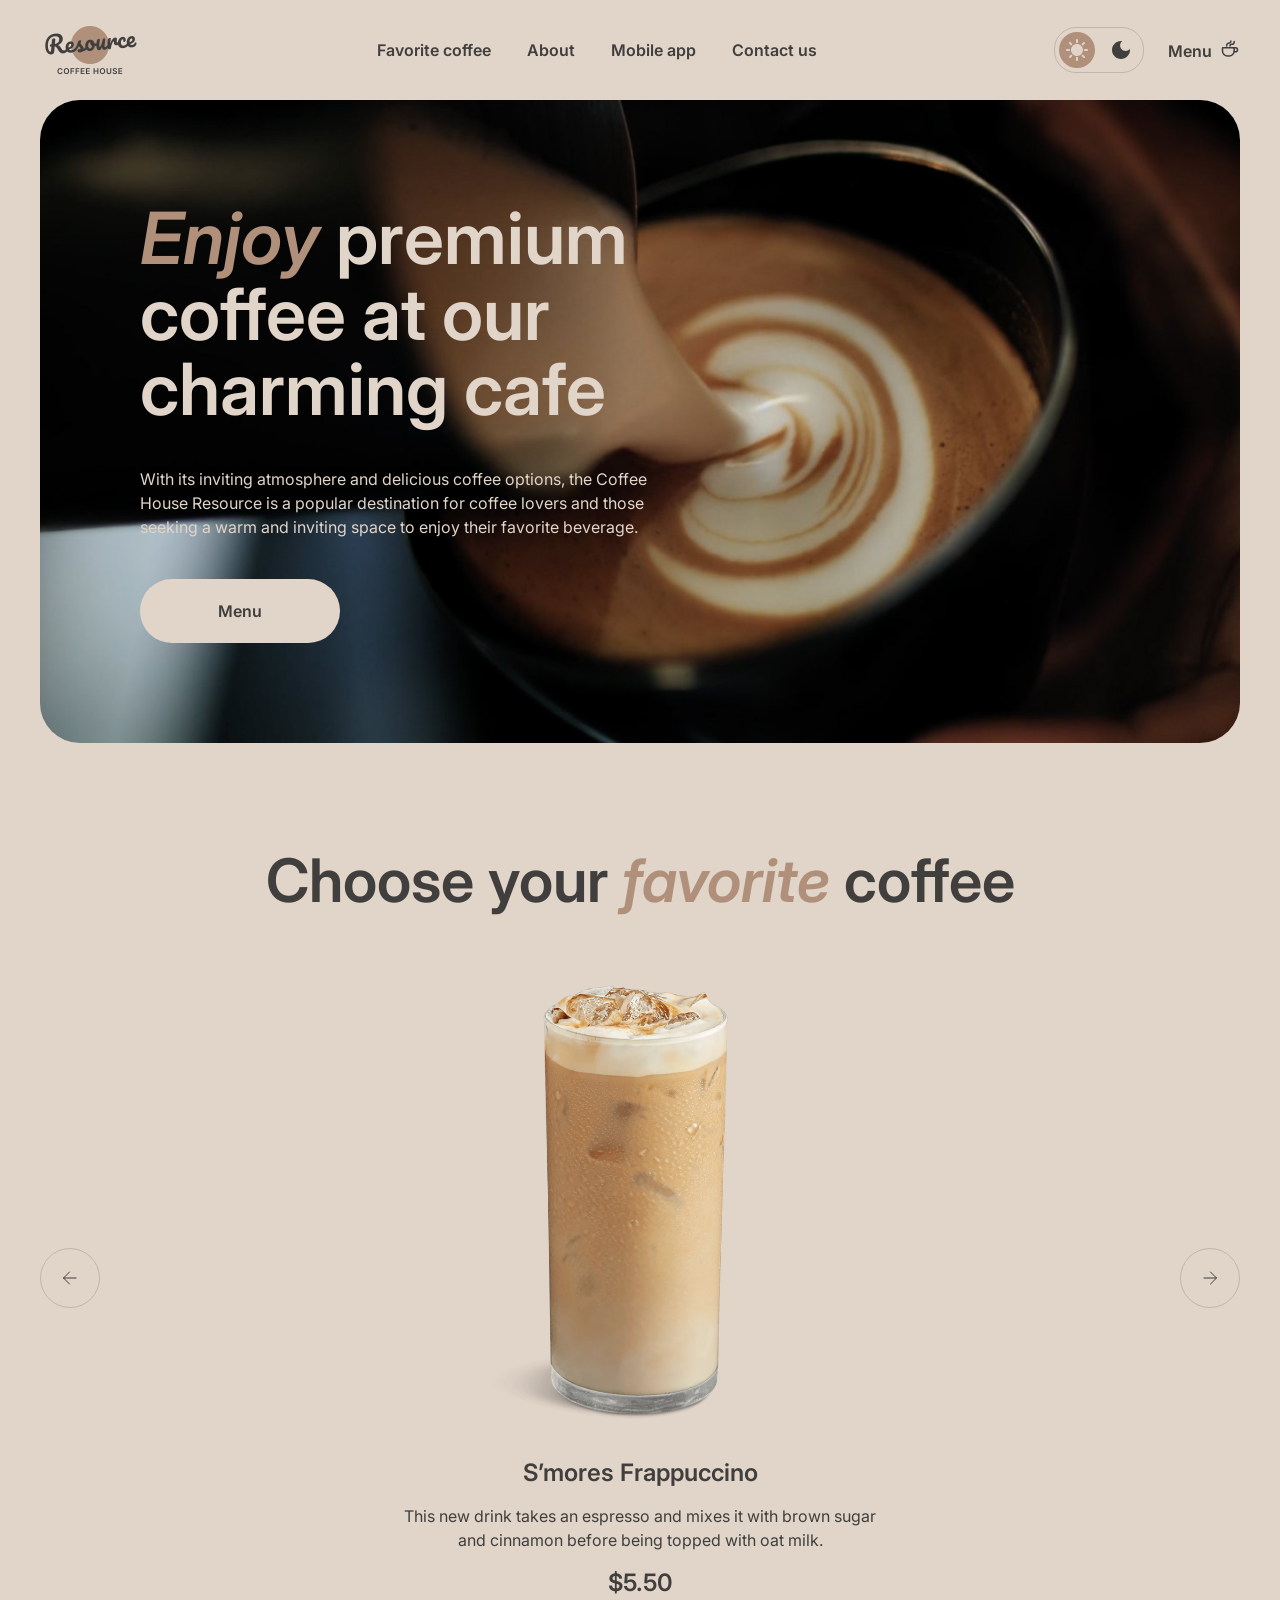
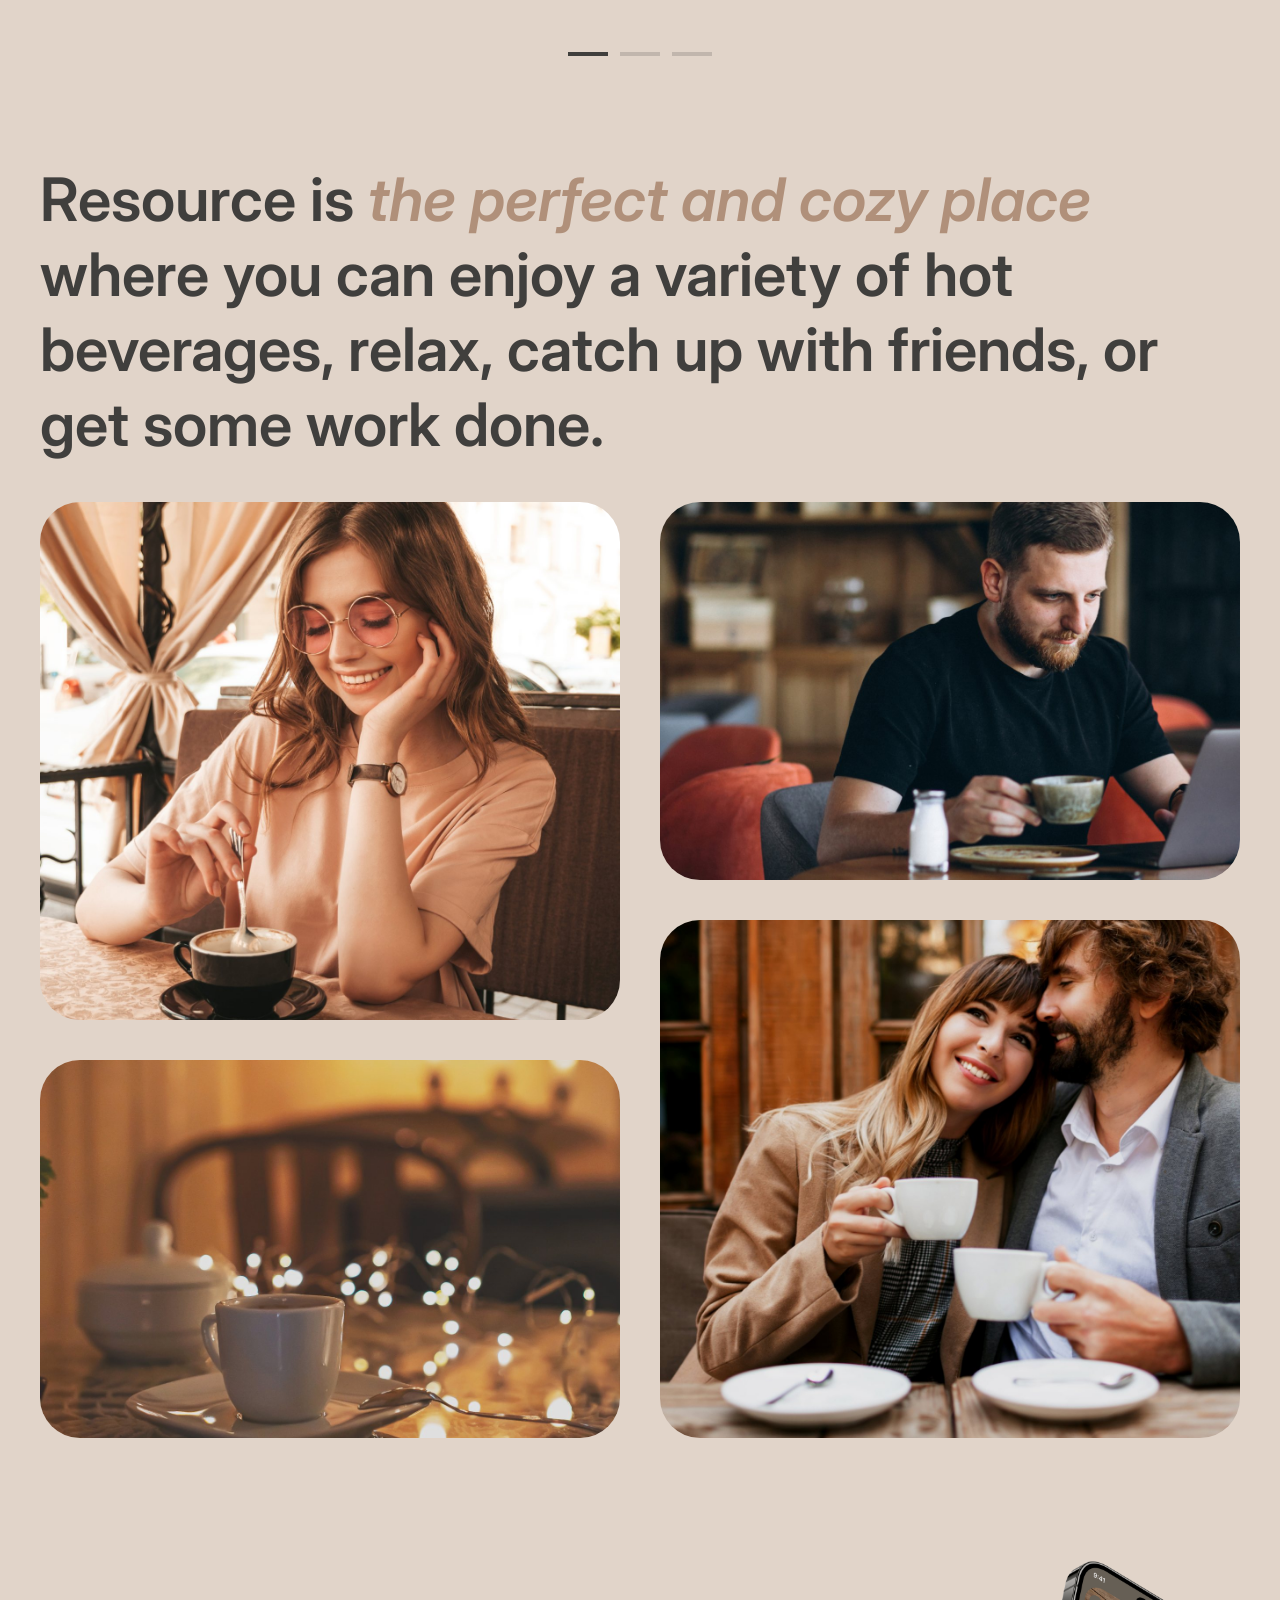
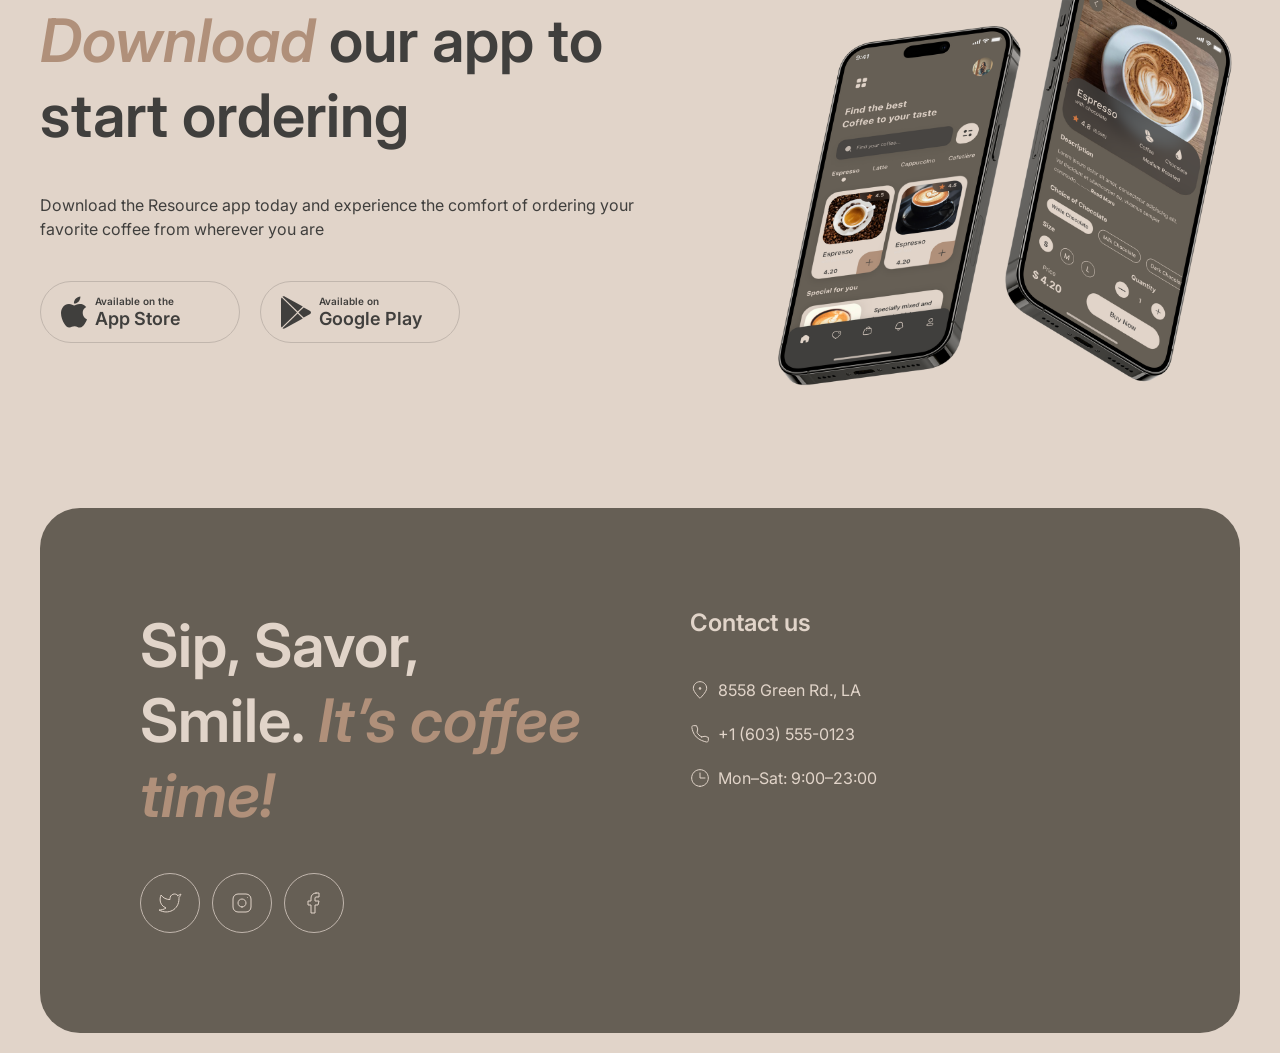
==== commit 91892b0f: "feat: add favorite coffee slider layout" ====
--- a/index.html
+++ b/index.html
@@ -32,14 +32,14 @@
             <img
               class="logo__image logo__image--light"
               src="assets/images/logo.png"
-              alt="Resource Coffee House"
+              alt="Coffee House"
               width="100"
               height="60"
             />
             <img
               class="logo__image logo__image--dark"
               src="assets/images/logo-dark.png"
-              alt="Resource Coffee House"
+              alt="Coffee House"
               width="100"
               height="60"
             />
@@ -108,7 +108,8 @@
                 viewBox="0 0 24 24"
                 xmlns="http://www.w3.org/2000/svg"
                 xmlns:xlink="http://www.w3.org/1999/xlink"
-                width="20" height="20"
+                width="20"
+                height="20"
                 fill="none"
               >
                 <path
@@ -116,7 +117,6 @@
                   stroke="currentColor"
                   stroke-linecap="round"
                   stroke-linejoin="round"
-                 
                   transform="matrix(-1,0,0,-1,17,21)"
                   vector-effect="non-scaling-stroke"
                 />
@@ -125,7 +125,6 @@
                   stroke="currentColor"
                   stroke-linecap="round"
                   stroke-linejoin="round"
-                 
                   transform="matrix(-1,0,0,1,17,3.5)"
                   vector-effect="non-scaling-stroke"
                 />
@@ -134,7 +133,6 @@
                   stroke="currentColor"
                   stroke-linecap="round"
                   stroke-linejoin="round"
-                 
                   transform="matrix(-1,0,0,1,13,3)"
                   vector-effect="non-scaling-stroke"
                 />
@@ -143,7 +141,6 @@
                   stroke="currentColor"
                   stroke-linecap="round"
                   stroke-linejoin="round"
-                 
                   vector-effect="non-scaling-stroke"
                 /></svg
             ></a>
@@ -181,7 +178,8 @@
           viewBox="0 0 24 24"
           xmlns="http://www.w3.org/2000/svg"
           xmlns:xlink="http://www.w3.org/1999/xlink"
-          width="20" height="20"
+          width="20"
+          height="20"
           fill="none"
         >
           <path
@@ -189,7 +187,6 @@
             stroke="currentColor"
             stroke-linecap="round"
             stroke-linejoin="round"
-           
             transform="matrix(-1,0,0,-1,17,21)"
             vector-effect="non-scaling-stroke"
           />
@@ -198,7 +195,6 @@
             stroke="currentColor"
             stroke-linecap="round"
             stroke-linejoin="round"
-           
             transform="matrix(-1,0,0,1,17,3.5)"
             vector-effect="non-scaling-stroke"
           />
@@ -207,7 +203,6 @@
             stroke="currentColor"
             stroke-linecap="round"
             stroke-linejoin="round"
-           
             transform="matrix(-1,0,0,1,13,3)"
             vector-effect="non-scaling-stroke"
           />
@@ -216,7 +211,6 @@
             stroke="currentColor"
             stroke-linecap="round"
             stroke-linejoin="round"
-           
             vector-effect="non-scaling-stroke"
           /></svg
       ></a>
@@ -226,15 +220,182 @@
         <div class="container">
           <div class="hero__inner">
             <div class="hero__offer">
-              <h1 class="hero__title"><em class="title__accent">Enjoy</em> premium coffee at our charming cafe</h1>
-              <p class="hero__text">With its inviting atmosphere and delicious coffee options, the Coffee House Resource is a popular destination for coffee lovers and those seeking a warm and inviting space to enjoy their favorite beverage.</p>
-              <a class="button" href="menu.html">Menu<svg class="button__icon" viewBox="0 0 24 24" xmlns="http://www.w3.org/2000/svg" xmlns:xlink="http://www.w3.org/1999/xlink" width="20" height="20" fill="none">  <path d="M0 9.4C0 9.73137 0.268629 10 0.6 10L13.4 10C13.7314 10 14 9.73137 14 9.4L14 6C14 2.68629 11.3137 0 8 0L6 0C2.68629 0 0 2.68629 0 6L0 9.4Z" stroke="currentColor" stroke-linecap="round" stroke-linejoin="round" transform="matrix(-1,0,0,-1,17,21)"  vector-effect="non-scaling-stroke"/> <path d="M5 5.5C5 4.5 4.28571 3.5 2.85714 3.5C1.27919 3.5 0 2.22081 0 0.642857L0 0" stroke="currentColor" stroke-linecap="round" stroke-linejoin="round" transform="matrix(-1,0,0,1,17,3.5)"  vector-effect="non-scaling-stroke"/> <path d="M5 6L5 5.5C5 3.84315 3.65685 2.5 2 2.5C0.895431 2.5 0 1.60457 0 0.5L0 0" stroke="currentColor" stroke-linecap="round" stroke-linejoin="round" transform="matrix(-1,0,0,1,13,3)"  vector-effect="non-scaling-stroke"/> <path d="M16 11L18.5 11C19.8807 11 21 12.1193 21 13.5C21 14.8807 19.8807 16 18.5 16L17 16" stroke="currentColor" stroke-linecap="round" stroke-linejoin="round"  vector-effect="non-scaling-stroke"/> </svg></a>
+              <h1 class="hero__title">
+                <em class="title__accent">Enjoy</em> premium coffee at our
+                charming cafe
+              </h1>
+              <p class="hero__text">
+                With its inviting atmosphere and delicious coffee options, the
+                Coffee House Resource is a popular destination for coffee lovers
+                and those seeking a warm and inviting space to enjoy their
+                favorite beverage.
+              </p>
+              <a class="button" href="menu.html"
+                >Menu<svg
+                  class="button__icon"
+                  viewBox="0 0 24 24"
+                  xmlns="http://www.w3.org/2000/svg"
+                  xmlns:xlink="http://www.w3.org/1999/xlink"
+                  width="20"
+                  height="20"
+                  fill="none"
+                >
+                  <path
+                    d="M0 9.4C0 9.73137 0.268629 10 0.6 10L13.4 10C13.7314 10 14 9.73137 14 9.4L14 6C14 2.68629 11.3137 0 8 0L6 0C2.68629 0 0 2.68629 0 6L0 9.4Z"
+                    stroke="currentColor"
+                    stroke-linecap="round"
+                    stroke-linejoin="round"
+                    transform="matrix(-1,0,0,-1,17,21)"
+                    vector-effect="non-scaling-stroke"
+                  />
+                  <path
+                    d="M5 5.5C5 4.5 4.28571 3.5 2.85714 3.5C1.27919 3.5 0 2.22081 0 0.642857L0 0"
+                    stroke="currentColor"
+                    stroke-linecap="round"
+                    stroke-linejoin="round"
+                    transform="matrix(-1,0,0,1,17,3.5)"
+                    vector-effect="non-scaling-stroke"
+                  />
+                  <path
+                    d="M5 6L5 5.5C5 3.84315 3.65685 2.5 2 2.5C0.895431 2.5 0 1.60457 0 0.5L0 0"
+                    stroke="currentColor"
+                    stroke-linecap="round"
+                    stroke-linejoin="round"
+                    transform="matrix(-1,0,0,1,13,3)"
+                    vector-effect="non-scaling-stroke"
+                  />
+                  <path
+                    d="M16 11L18.5 11C19.8807 11 21 12.1193 21 13.5C21 14.8807 19.8807 16 18.5 16L17 16"
+                    stroke="currentColor"
+                    stroke-linecap="round"
+                    stroke-linejoin="round"
+                    vector-effect="non-scaling-stroke"
+                  /></svg
+              ></a>
             </div>
           </div>
         </div>
       </section>
-      <section class="favorite-coffee">
-        <div class="container"></div>
+      <section class="favorite-coffee" id="favorite-coffee">
+        <div class="container">
+          <h2 class="title title--center">
+            Choose your <em class="title__accent">favorite</em> coffee
+          </h2>
+          <div class="slider">
+            <button class="slider__button slider__button--prev" type="button">
+              <span class="visually-hidden">Previous slide</span>
+              <svg
+                class="slider__arrow"
+                viewBox="0 0 24 24"
+                xmlns="http://www.w3.org/2000/svg"
+                xmlns:xlink="http://www.w3.org/1999/xlink"
+                width="24"
+                height="24"
+                fill="none"
+              >
+                <path
+                  d="M12.5 6L0 6M6 12L0 6L6 0"
+                  stroke="currentColor"
+                  stroke-linecap="round"
+                  stroke-linejoin="round"
+                  stroke-width="1.000000"
+                  transform="matrix(-1,0,0,1,18.5,6)"
+                  vector-effect="non-scaling-stroke"
+                />
+              </svg>
+            </button>
+            <div class="slider__viewport">
+              <ul class="slider__list">
+                <li class="slider__slide">
+                  <div class="slider__content">
+                    <div
+                      class="slider__image slider__image--smores-frappuccino"
+                    ></div>
+                    <div class="slider__description">
+                      <h3 class="slider__name">S’mores Frappuccino</h3>
+                      <p class="slider__text">
+                        This new drink takes an espresso and mixes it with brown
+                        sugar and cinnamon before being topped with oat milk.
+                      </p>
+                      <p class="slider__price">$5.50</p>
+                    </div>
+                  </div>
+                </li>
+                <li class="slider__slide">
+                  <div class="slider__content">
+                    <div
+                      class="slider__image slider__image--caramel-macchiato"
+                    ></div>
+                    <div class="slider__description">
+                      <h3 class="slider__name">Caramel Macchiato</h3>
+                      <p class="slider__text">
+                        Fragrant and unique classic espresso with rich
+                        caramel-peanut syrup, with cream under whipped thick
+                        foam.
+                      </p>
+                      <p class="slider__price">$5.00</p>
+                    </div>
+                  </div>
+                </li>
+                <li class="slider__slide">
+                  <div class="slider__content">
+                    <div class="slider__image slider__image--ice-coffee"></div>
+                    <div class="slider__description">
+                      <h3 class="slider__name">Ice coffee</h3>
+                      <p class="slider__text">
+                        A popular summer drink that tones and invigorates.
+                        Prepared from coffee, milk and ice.
+                      </p>
+                      <p class="slider__price">$4.50</p>
+                    </div>
+                  </div>
+                </li>
+              </ul>
+            </div>
+            <button class="slider__button slider__button--next" type="button">
+              <span class="visually-hidden">Next slide</span>
+              <svg
+                class="slider__arrow"
+                viewBox="0 0 24 24"
+                xmlns="http://www.w3.org/2000/svg"
+                xmlns:xlink="http://www.w3.org/1999/xlink"
+                width="24"
+                height="24"
+                fill="none"
+              >
+                <path
+                  d="M12.5 6L0 6M6 12L0 6L6 0"
+                  stroke="currentColor"
+                  stroke-linecap="round"
+                  stroke-linejoin="round"
+                  stroke-width="1.000000"
+                  transform="matrix(-1,0,0,1,18.5,6)"
+                  vector-effect="non-scaling-stroke"
+                />
+              </svg>
+            </button>
+          </div>
+          <ul class="slider__controls">
+            <li class="slider__controls-item">
+              <button
+                class="slider__control slider__control--active"
+                type="button"
+              >
+                <span class="visually-hidden">Slide 1</span>
+              </button>
+            </li>
+            <li class="slider__controls-item">
+              <button class="slider__control" type="button">
+                <span class="visually-hidden">Slide 2</span>
+              </button>
+            </li>
+            <li class="slider__controls-item">
+              <button class="slider__control" type="button">
+                <span class="visually-hidden">Slide 3</span>
+              </button>
+            </li>
+          </ul>
+        </div>
       </section>
       <section class="about" id="about">
         <div class="container">
@@ -372,7 +533,6 @@
                       stroke="currentColor"
                       stroke-linecap="round"
                       stroke-linejoin="round"
-                     
                       vector-effect="non-scaling-stroke"
                     />
                   </svg>
@@ -394,13 +554,11 @@
                       stroke="currentColor"
                       stroke-linecap="round"
                       stroke-linejoin="round"
-                     
                       vector-effect="non-scaling-stroke"
                     />
                     <path
                       d="M3 16C3 18.7614 5.23858 21 8 21L16 21C18.7614 21 21 18.7614 21 16L21 8C21 5.23858 18.7614 3 16 3L8 3C5.23858 3 3 5.23858 3 8L3 16Z"
                       stroke="currentColor"
-                     
                       vector-effect="non-scaling-stroke"
                     />
                     <path
@@ -408,7 +566,6 @@
                       stroke="currentColor"
                       stroke-linecap="round"
                       stroke-linejoin="round"
-                     
                       vector-effect="non-scaling-stroke"
                     />
                   </svg>
@@ -431,7 +588,6 @@
                       stroke="currentColor"
                       stroke-linecap="round"
                       stroke-linejoin="round"
-                     
                       vector-effect="non-scaling-stroke"
                     />
                   </svg>
@@ -460,7 +616,6 @@
                       d="M12 22C12 22 4 14.4183 4 10C4 5.58172 7.58172 2 12 2C16.4183 2 20 5.58172 20 10C20 14.4183 12 22 12 22Z"
                       fill-rule="nonzero"
                       stroke="currentColor"
-                     
                       vector-effect="non-scaling-stroke"
                     />
                     <path
@@ -474,7 +629,6 @@
                       stroke="currentColor"
                       stroke-linecap="round"
                       stroke-linejoin="round"
-                     
                       vector-effect="non-scaling-stroke"
                     />
                   </svg>
@@ -498,7 +652,6 @@
                       stroke="currentColor"
                       stroke-linecap="round"
                       stroke-linejoin="round"
-                     
                       vector-effect="non-scaling-stroke"
                     />
                   </svg>
@@ -521,7 +674,6 @@
                       stroke="currentColor"
                       stroke-linecap="round"
                       stroke-linejoin="round"
-                     
                       vector-effect="non-scaling-stroke"
                     />
                     <path
@@ -529,7 +681,6 @@
                       stroke="currentColor"
                       stroke-linecap="round"
                       stroke-linejoin="round"
-                     
                       vector-effect="non-scaling-stroke"
                     />
                   </svg>
--- a/style.css
+++ b/style.css
@@ -295,6 +295,10 @@
   text-align: left;
 }
 
+.title--center {
+  text-align: center;
+}
+
 .title__accent {
   color: var(--color-text-accent);
   font-style: italic;
@@ -711,6 +715,119 @@
   opacity: 1;
 }
 
+.favorite-coffee {
+  margin-top: 100px;
+}
+
+.slider {
+  display: flex;
+  align-items: center;
+  gap: 40px;
+  margin-top: 40px;
+}
+
+.slider__button {
+  display: none;
+  flex-shrink: 0;
+  align-items: center;
+  justify-content: center;
+  width: 60px;
+  height: 60px;
+  color: var(--color-text-primary);
+  border: 1px solid var(--color-border-primary);
+  border-radius: 50%;
+  transition:
+    color 0.2s,
+    background-color 0.2s;
+}
+
+.slider__button:hover,
+.slider__button:focus-visible {
+  color: var(--color-text-inverse);
+  background-color: var(--color-bg-container);
+}
+
+.slider__button--prev .slider__arrow {
+  transform: rotate(180deg);
+}
+
+.slider__viewport {
+  flex-grow: 1;
+  min-width: 0;
+  overflow: hidden;
+}
+
+.slider__list {
+  display: flex;
+}
+
+.slider__slide {
+  flex: 0 0 100%;
+}
+
+.slider__content {
+  display: flex;
+  flex-direction: column;
+  gap: 20px;
+  max-width: 480px;
+  margin: 0 auto;
+}
+
+.slider__image {
+  aspect-ratio: 1 / 1;
+  background-repeat: no-repeat;
+  background-position: center;
+  background-size: contain;
+}
+
+.slider__image--smores-frappuccino {
+  background-image: url("assets/images/coffee-smores-frappuccino.png");
+}
+
+.slider__image--caramel-macchiato {
+  background-image: url("assets/images/coffee-caramel-macchiato.png");
+}
+
+.slider__image--ice-coffee {
+  background-image: url("assets/images/coffee-ice-coffee.png");
+}
+
+.slider__description {
+  display: flex;
+  flex-direction: column;
+  gap: 16px;
+  text-align: center;
+}
+
+.slider__name,
+.slider__price {
+  font-size: 24px;
+  font-weight: 600;
+  line-height: 1.25;
+}
+
+.slider__text {
+  font-size: 16px;
+  line-height: 1.5;
+}
+
+.slider__controls {
+  display: flex;
+  justify-content: center;
+  gap: 12px;
+  margin-top: 40px;
+}
+
+.slider__control {
+  width: 40px;
+  height: 4px;
+  background-color: var(--color-border-primary);
+  transition: background-color 0.2s;
+}
+
+.slider__control--active {
+  background-color: var(--color-text-primary);
+}
 
 @media (min-width: 768px) {
   .container {
@@ -759,6 +876,10 @@
 @media (min-width: 1024px) {
   .hero__inner {
     padding: 100px;
+  }
+
+  .slider__button {
+    display: flex;
   }
 
   .theme-switch {
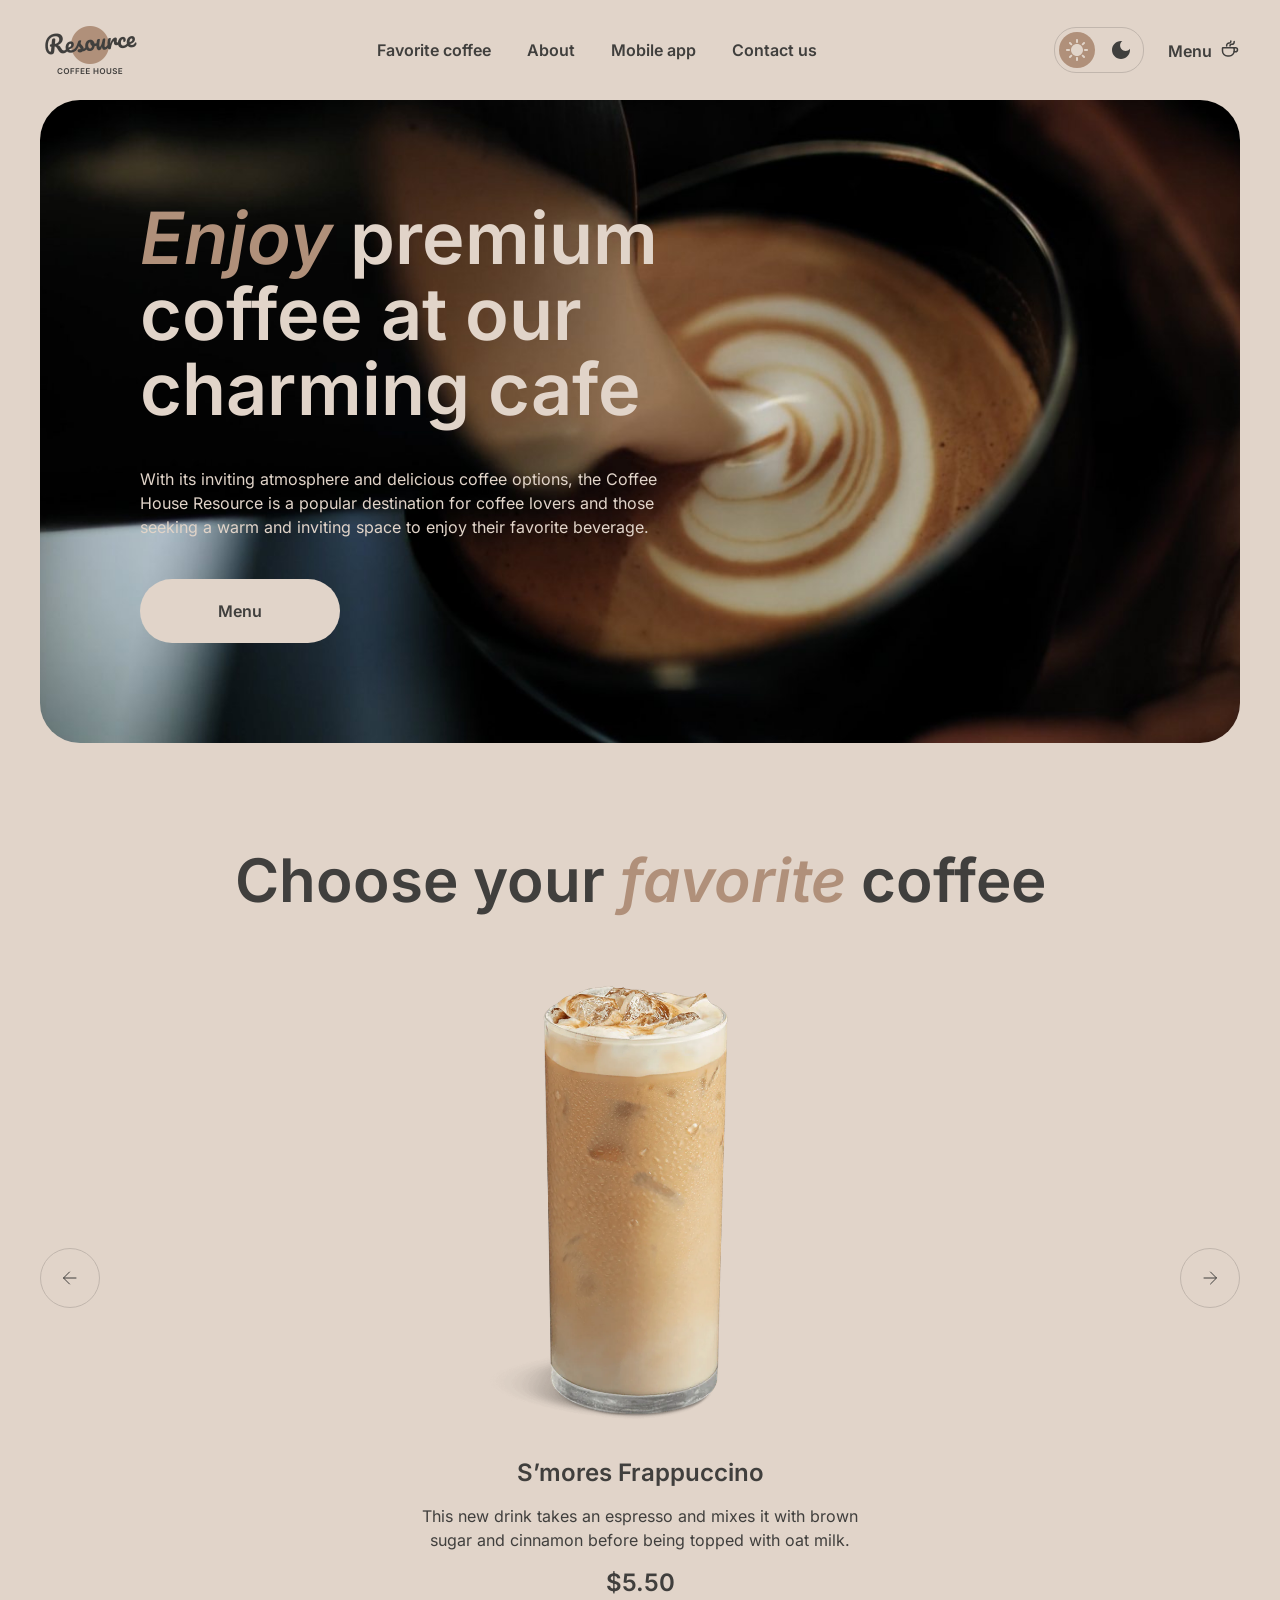
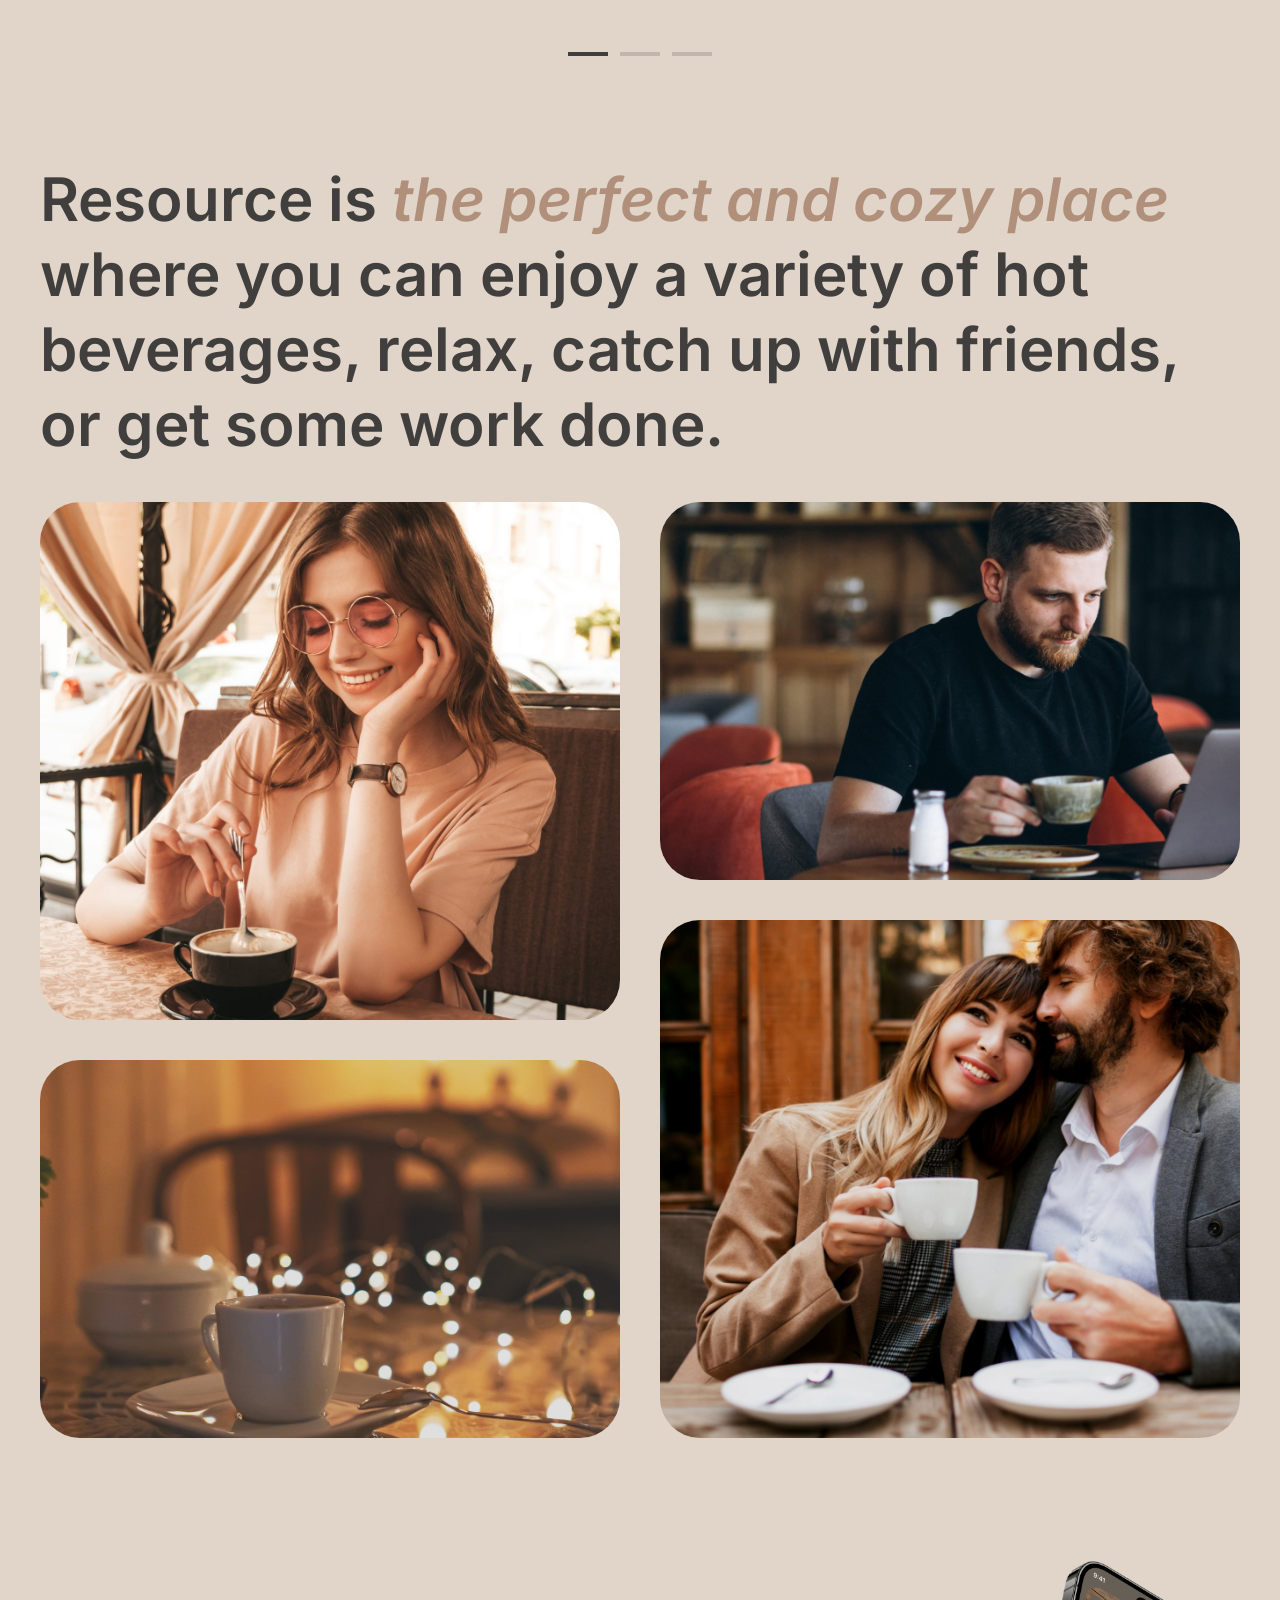
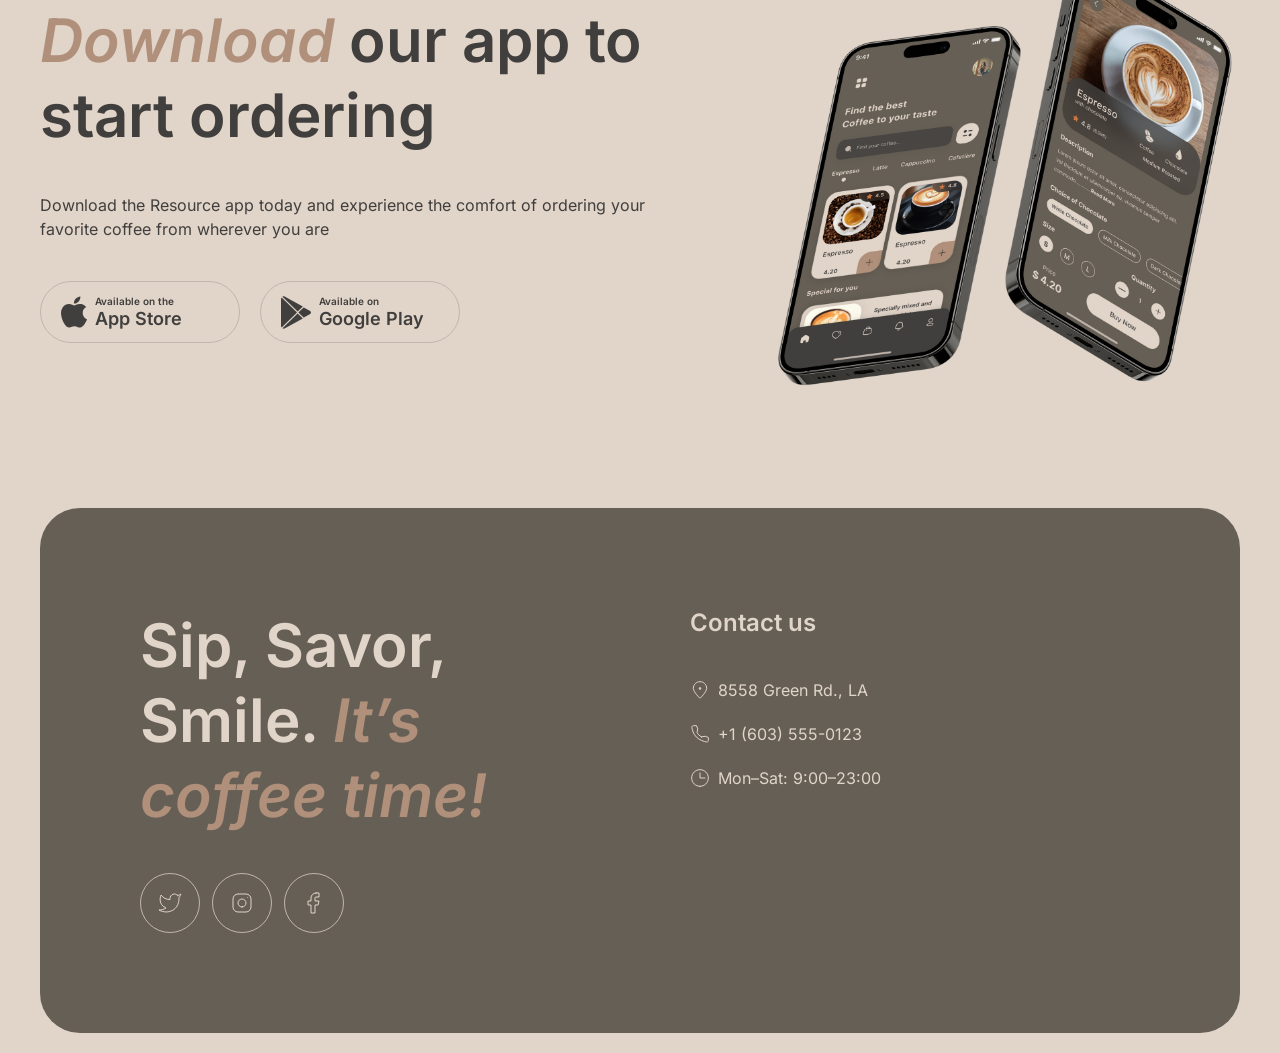
==== commit 79ae905e: "feat: add menu catalogue with categories and product cards" ====
--- a/index.html
+++ b/index.html
@@ -35,6 +35,7 @@
               alt="Coffee House"
               width="100"
               height="60"
+              loading="lazy"
             />
             <img
               class="logo__image logo__image--dark"
@@ -42,6 +43,7 @@
               alt="Coffee House"
               width="100"
               height="60"
+              loading="lazy"
             />
           </a>
           <nav class="nav">
@@ -216,7 +218,7 @@
       ></a>
     </div>
     <main class="main">
-      <section class="hero">
+      <section class="hero section section--first">
         <div class="container">
           <div class="hero__inner">
             <div class="hero__offer">
@@ -276,7 +278,7 @@
           </div>
         </div>
       </section>
-      <section class="favorite-coffee" id="favorite-coffee">
+      <section class="favorite-coffee section" id="favorite-coffee">
         <div class="container">
           <h2 class="title title--center">
             Choose your <em class="title__accent">favorite</em> coffee
@@ -397,7 +399,7 @@
           </ul>
         </div>
       </section>
-      <section class="about" id="about">
+      <section class="about section" id="about">
         <div class="container">
           <h2 class="title">
             Resource is
@@ -425,7 +427,7 @@
           </div>
         </div>
       </section>
-      <section class="mobile-app" id="mobile-app">
+      <section class="mobile-app section" id="mobile-app">
         <div class="container mobile-app__container">
           <div class="mobile-app__offer">
             <h2 class="title">
@@ -507,7 +509,7 @@
         </div>
       </section>
     </main>
-    <footer class="footer" id="contacts">
+    <footer class="footer section" id="contacts">
       <div class="container">
         <div class="footer__inner">
           <div class="footer__offer">
--- a/style.css
+++ b/style.css
@@ -42,6 +42,7 @@
     sans-serif;
   font-size: 16px;
   font-weight: 400;
+  font-optical-sizing: none;
   line-height: 1.5;
   color: var(--color-text-primary);
   background-color: var(--color-bg-page);
@@ -111,6 +112,14 @@
   max-width: 1440px;
   margin: 0 auto;
   padding: 0 16px;
+}
+
+.section {
+  margin-top: 100px;
+}
+
+.section--first {
+  margin-top: 20px;
 }
 
 .header {
@@ -308,10 +317,6 @@
   color: var(--color-text-inverse);
 }
 
-.about {
-  margin-top: 100px;
-}
-
 .about__grid {
   display: grid;
   gap: 40px;
@@ -352,10 +357,6 @@
 
 .about__image--couple {
   background-image: url("assets/images/about-couple.jpg");
-}
-
-.mobile-app {
-  margin-top: 100px;
 }
 
 .mobile-app__container {
@@ -446,7 +447,6 @@
 }
 
 .footer {
-  margin-top: 100px;
   margin-bottom: 20px;
 }
 
@@ -638,10 +638,6 @@
   overflow: hidden;
 }
 
-.hero {
-  margin-top: 20px;
-}
-
 .hero__inner {
   padding: 60px 16px;
   color: var(--color-text-inverse);
@@ -715,10 +711,6 @@
   opacity: 1;
 }
 
-.favorite-coffee {
-  margin-top: 100px;
-}
-
 .slider {
   display: flex;
   align-items: center;
@@ -829,11 +821,159 @@
   background-color: var(--color-text-primary);
 }
 
+.menu__inner {
+  display: flex;
+  flex-direction: column;
+  align-items: center;
+  gap: 40px;
+  margin-top: 40px;
+}
+
+.menu__more {
+  display: flex;
+  align-items: center;
+  justify-content: center;
+  width: 60px;
+  height: 60px;
+  color: var(--color-text-primary);
+  border: 1px solid var(--color-bg-container);
+  border-radius: 50%;
+  transition:
+    color 0.2s,
+    background-color 0.2s;
+}
+
+.menu__more--hidden {
+  display: none;
+}
+
+.menu__more:hover,
+.menu__more:focus-visible {
+  color: var(--color-text-inverse);
+  background-color: var(--color-bg-container);
+}
+
+.menu__icon {
+  stroke-width: 1;
+}
+
+.categories__list {
+  display: flex;
+  flex-wrap: wrap;
+  justify-content: center;
+  gap: 8px;
+}
+
+.categories__button {
+  display: flex;
+  align-items: center;
+  gap: 8px;
+  padding: 8px 16px 8px 8px;
+  font-size: 16px;
+  font-weight: 600;
+  line-height: 1.5;
+  color: var(--color-text-primary);
+  border-radius: 100px;
+  box-shadow: inset 0 0 0 1px var(--color-border-primary);
+  transition:
+    color 0.2s,
+    background-color 0.2s,
+    box-shadow 0.2s;
+}
+
+.categories__icon {
+  display: flex;
+  flex-shrink: 0;
+  align-items: center;
+  justify-content: center;
+  width: 30px;
+  height: 30px;
+  background-color: var(--color-border-primary);
+  border-radius: 50%;
+  transition: background-color 0.2s;
+}
+
+.categories__button:hover,
+.categories__button--active {
+  color: var(--color-text-inverse);
+  background-color: var(--color-bg-container);
+  box-shadow: none;
+}
+
+.categories__button:hover .categories__icon,
+.categories__button--active .categories__icon {
+  background-color: var(--color-text-inverse);
+}
+
+.cards {
+  display: grid;
+  grid-template-columns: repeat(auto-fit, 310px);
+  justify-content: center;
+  gap: 40px;
+  width: 100%;
+}
+
+.card {
+  display: flex;
+  flex-direction: column;
+  min-height: 506px;
+  cursor: pointer;
+  border-radius: 40px;
+  box-shadow: inset 0 0 0 1px var(--color-border-primary);
+}
+
+.card--hidden {
+  display: none;
+}
+
+.card__box {
+  flex-shrink: 0;
+  overflow: hidden;
+  border-radius: 40px;
+}
+
+.card__image {
+  width: 100%;
+  aspect-ratio: 1;
+  object-fit: cover;
+  transform: scale(1.1);
+  transition: transform 0.3s ease;
+}
+
+.card:hover .card__image {
+  transform: scale(1);
+}
+
+.card__title {
+  margin: 20px 20px 0;
+  font-size: 24px;
+  font-weight: 600;
+  line-height: 1.25;
+}
+
+.card__description {
+  margin: 12px 20px 0;
+  font-size: 16px;
+  line-height: 1.5;
+}
+
+.card__price {
+  margin: auto 20px 20px;
+  padding-top: 12px;
+  font-size: 24px;
+  font-weight: 600;
+  line-height: 1.25;
+}
+
 @media (min-width: 768px) {
   .container {
     padding: 0 40px;
   }
 
+  .categories__list {
+    gap: 16px;
+  }
+
   .header__actions {
     gap: 24px;
   }
@@ -876,6 +1016,15 @@
 @media (min-width: 1024px) {
   .hero__inner {
     padding: 100px;
+  }
+
+  .menu__title {
+    max-width: 800px;
+    margin: 0 auto;
+  }
+
+  .menu__more {
+    display: none;
   }
 
   .slider__button {
